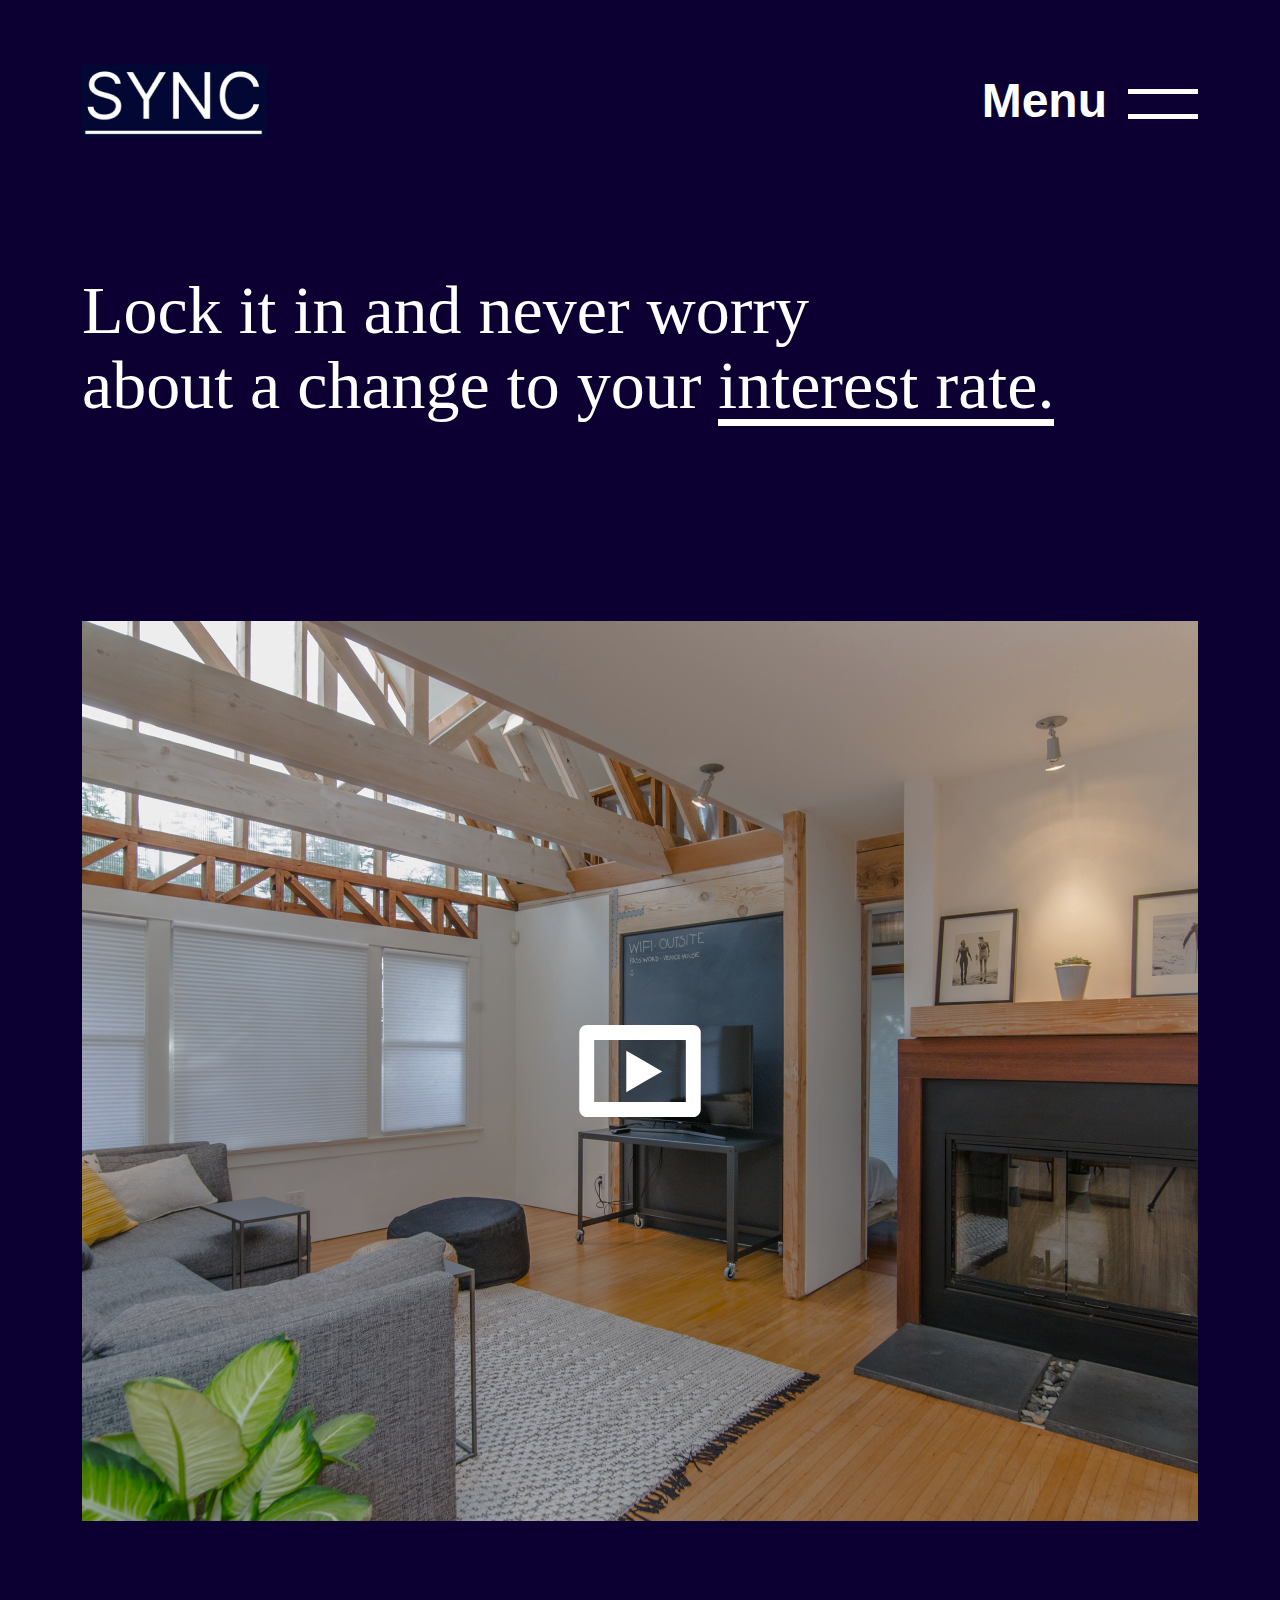
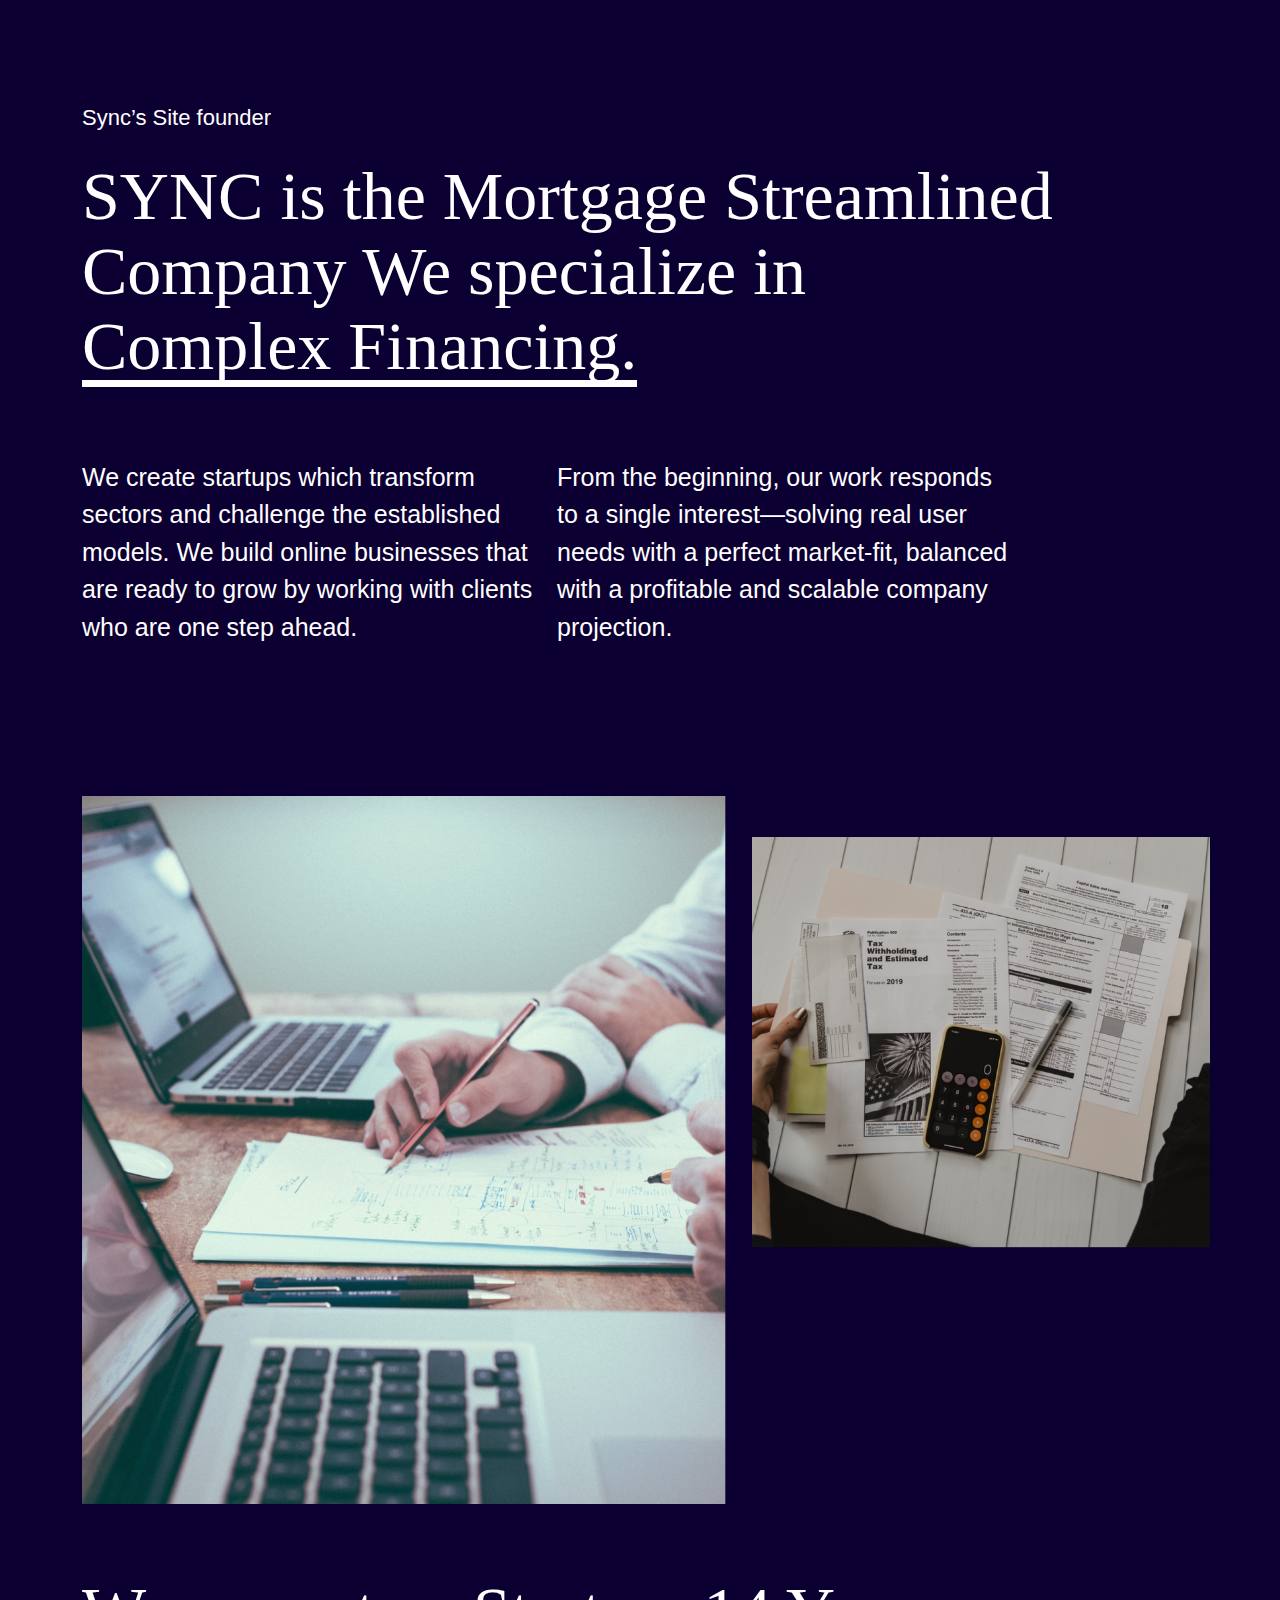
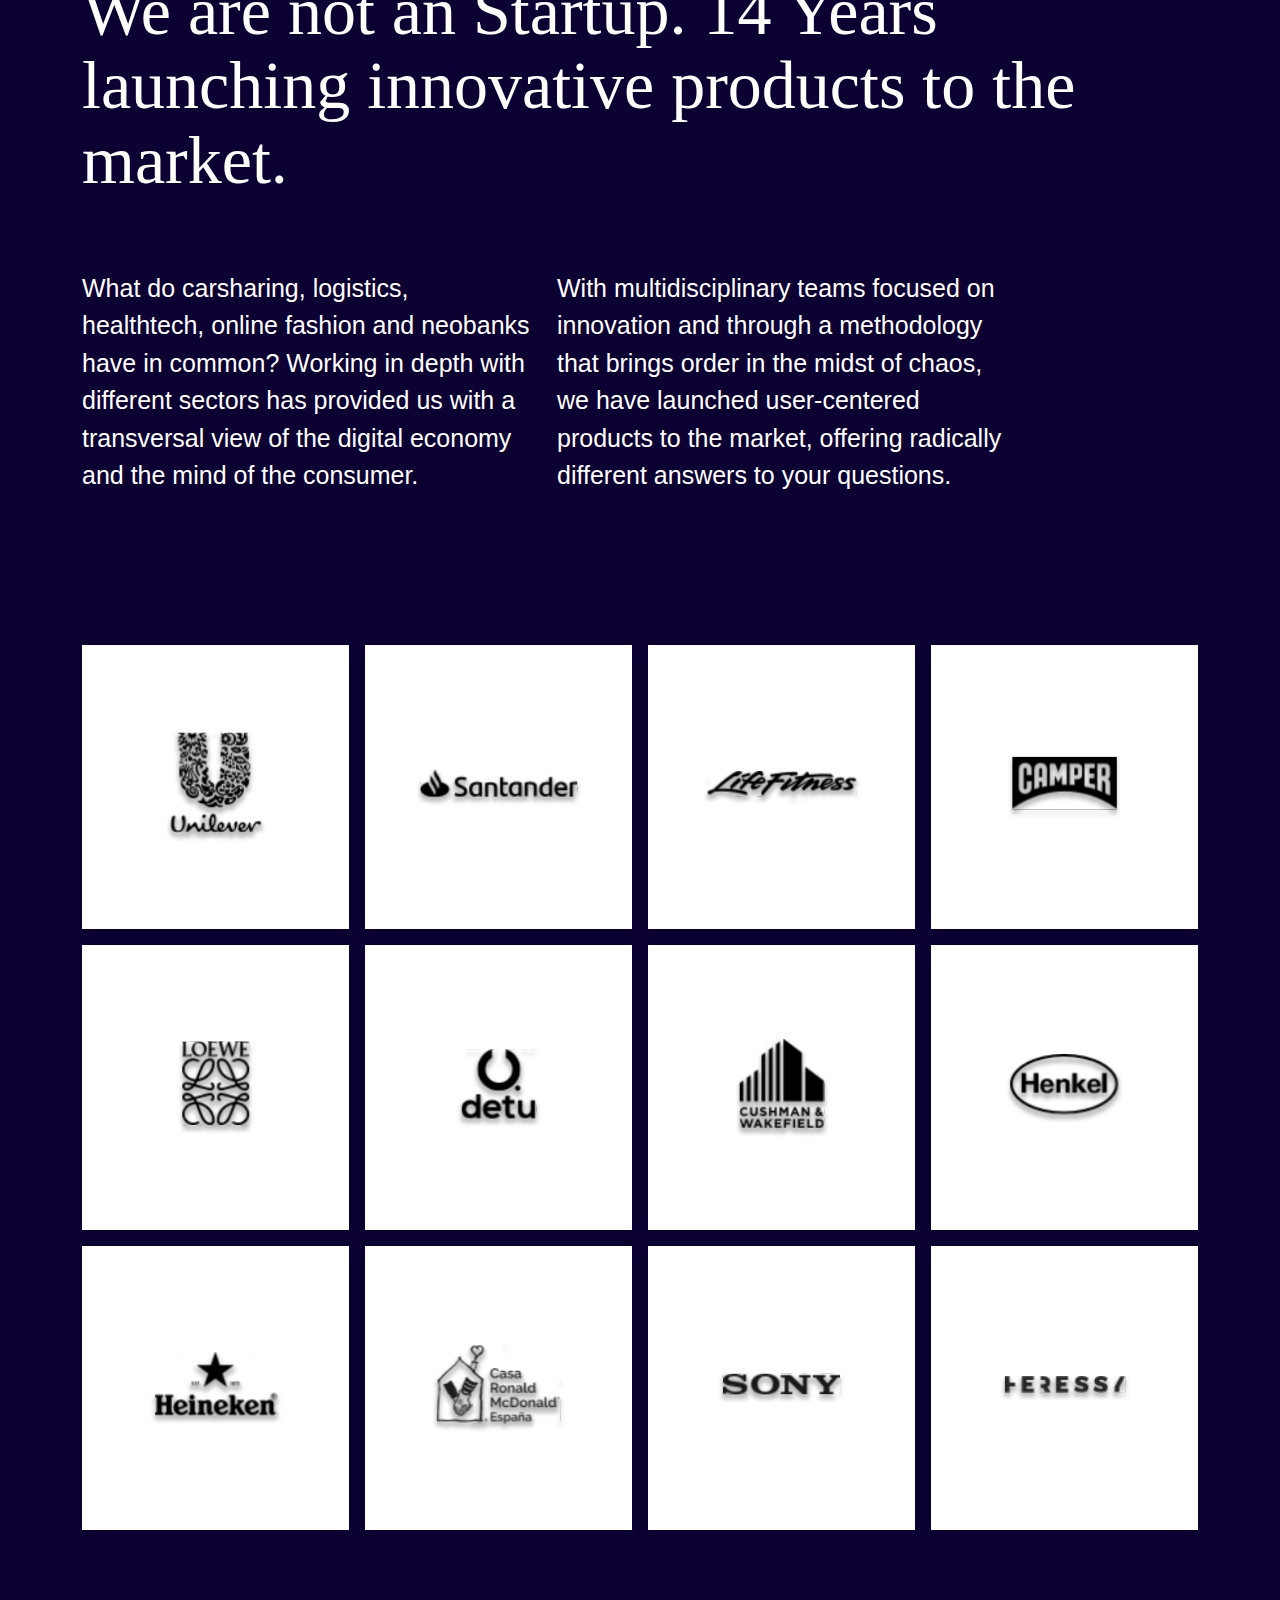
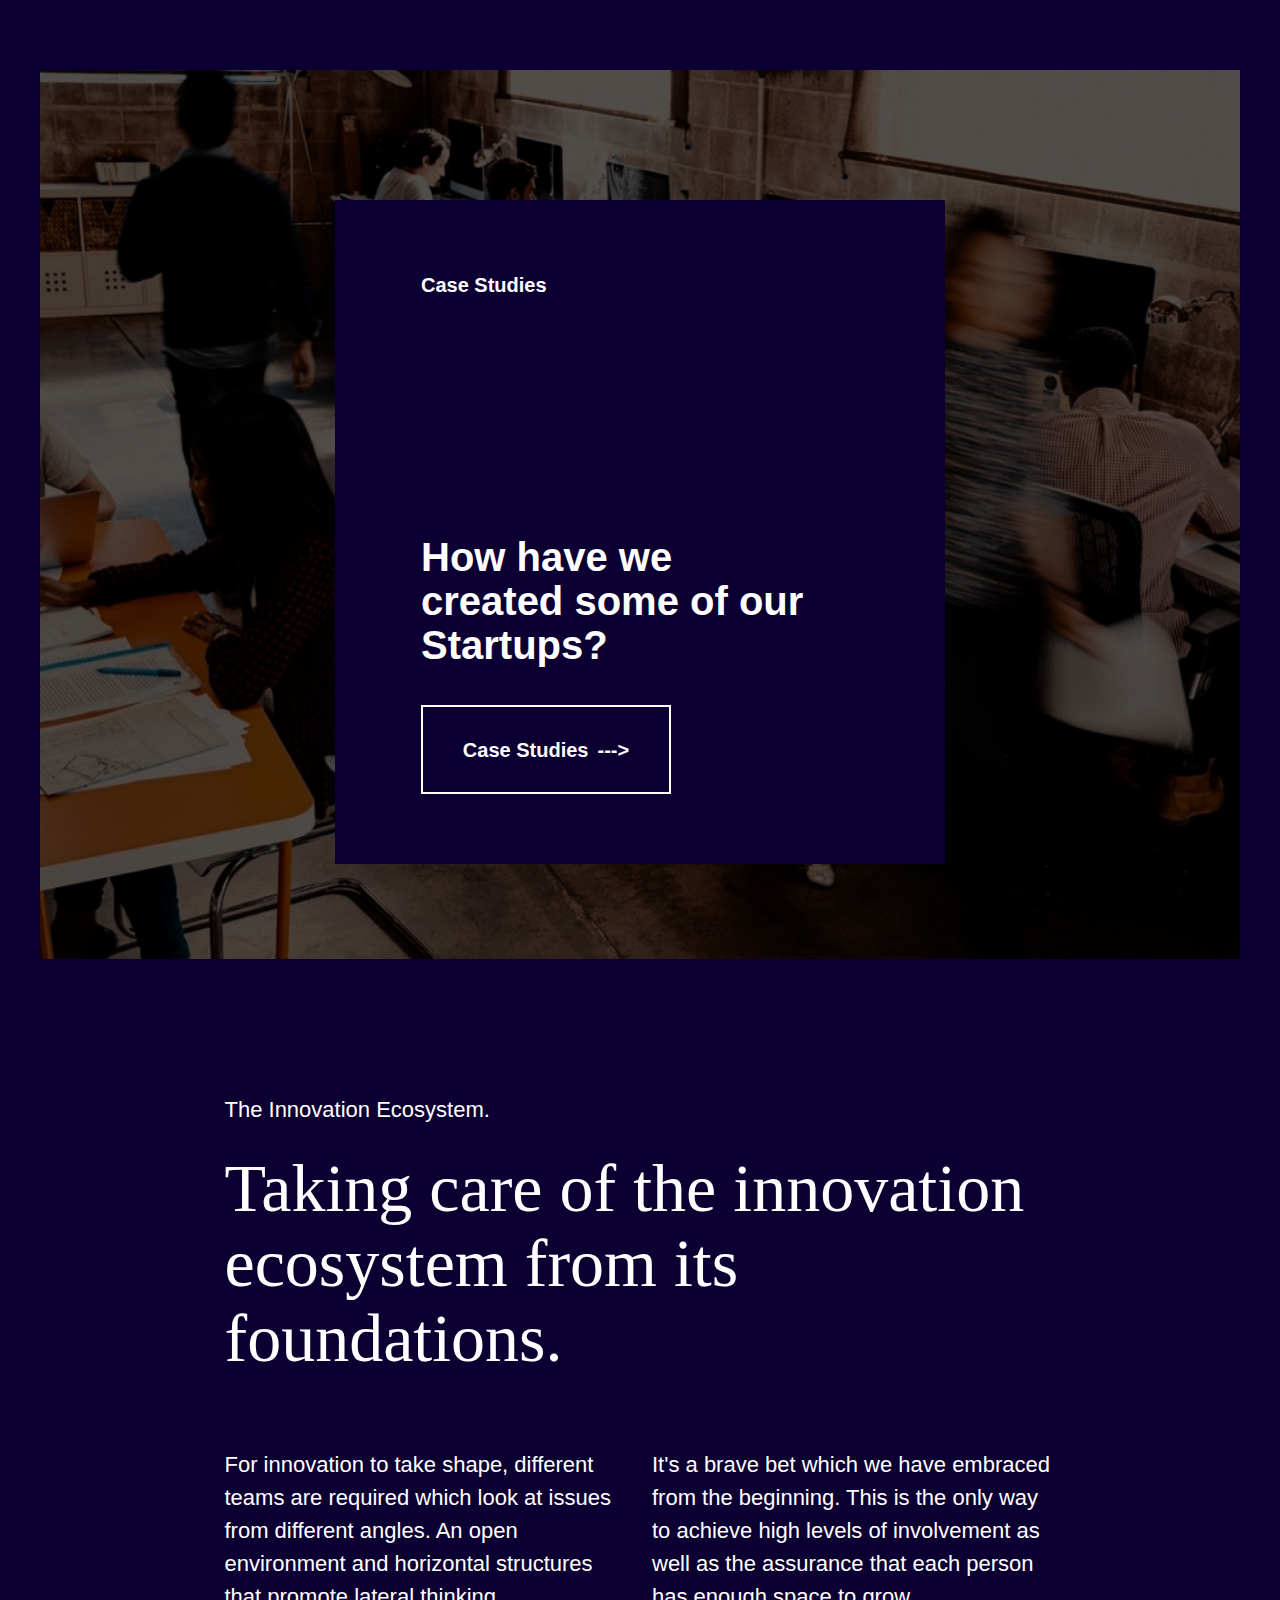
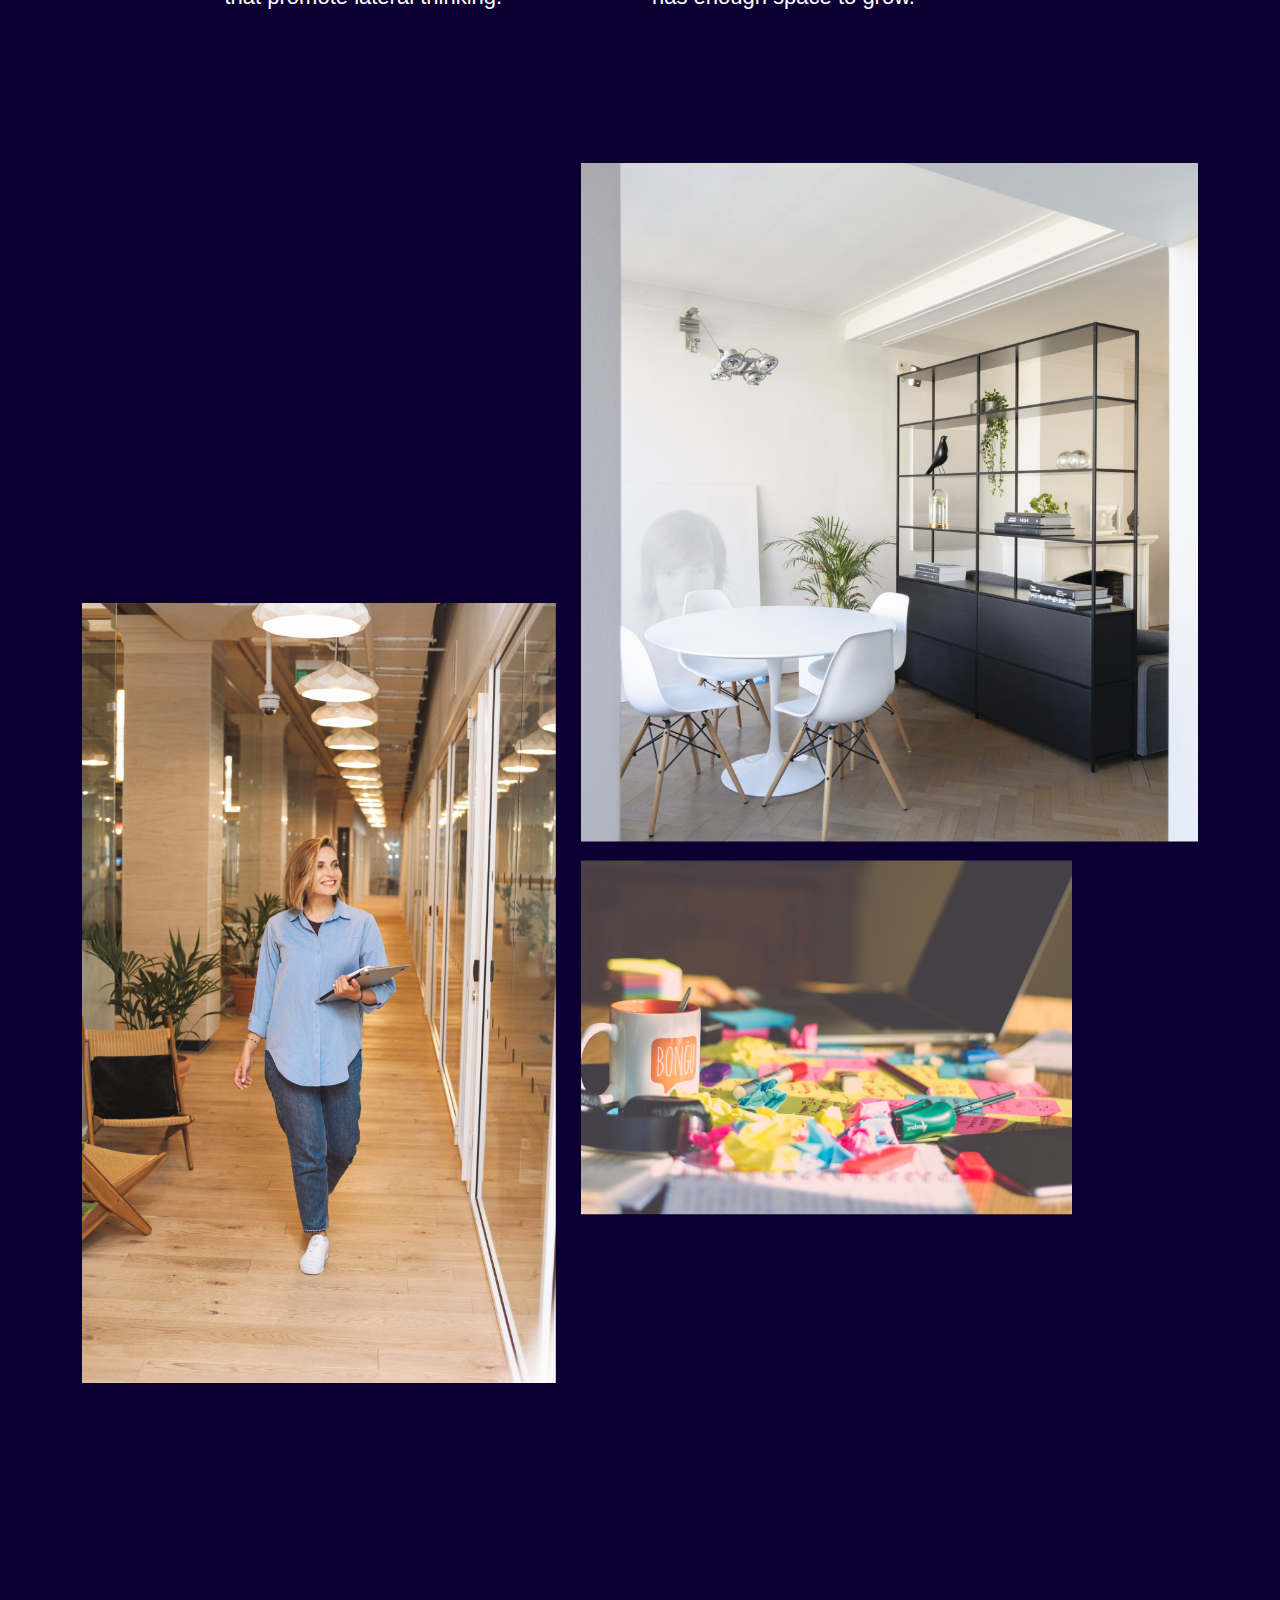
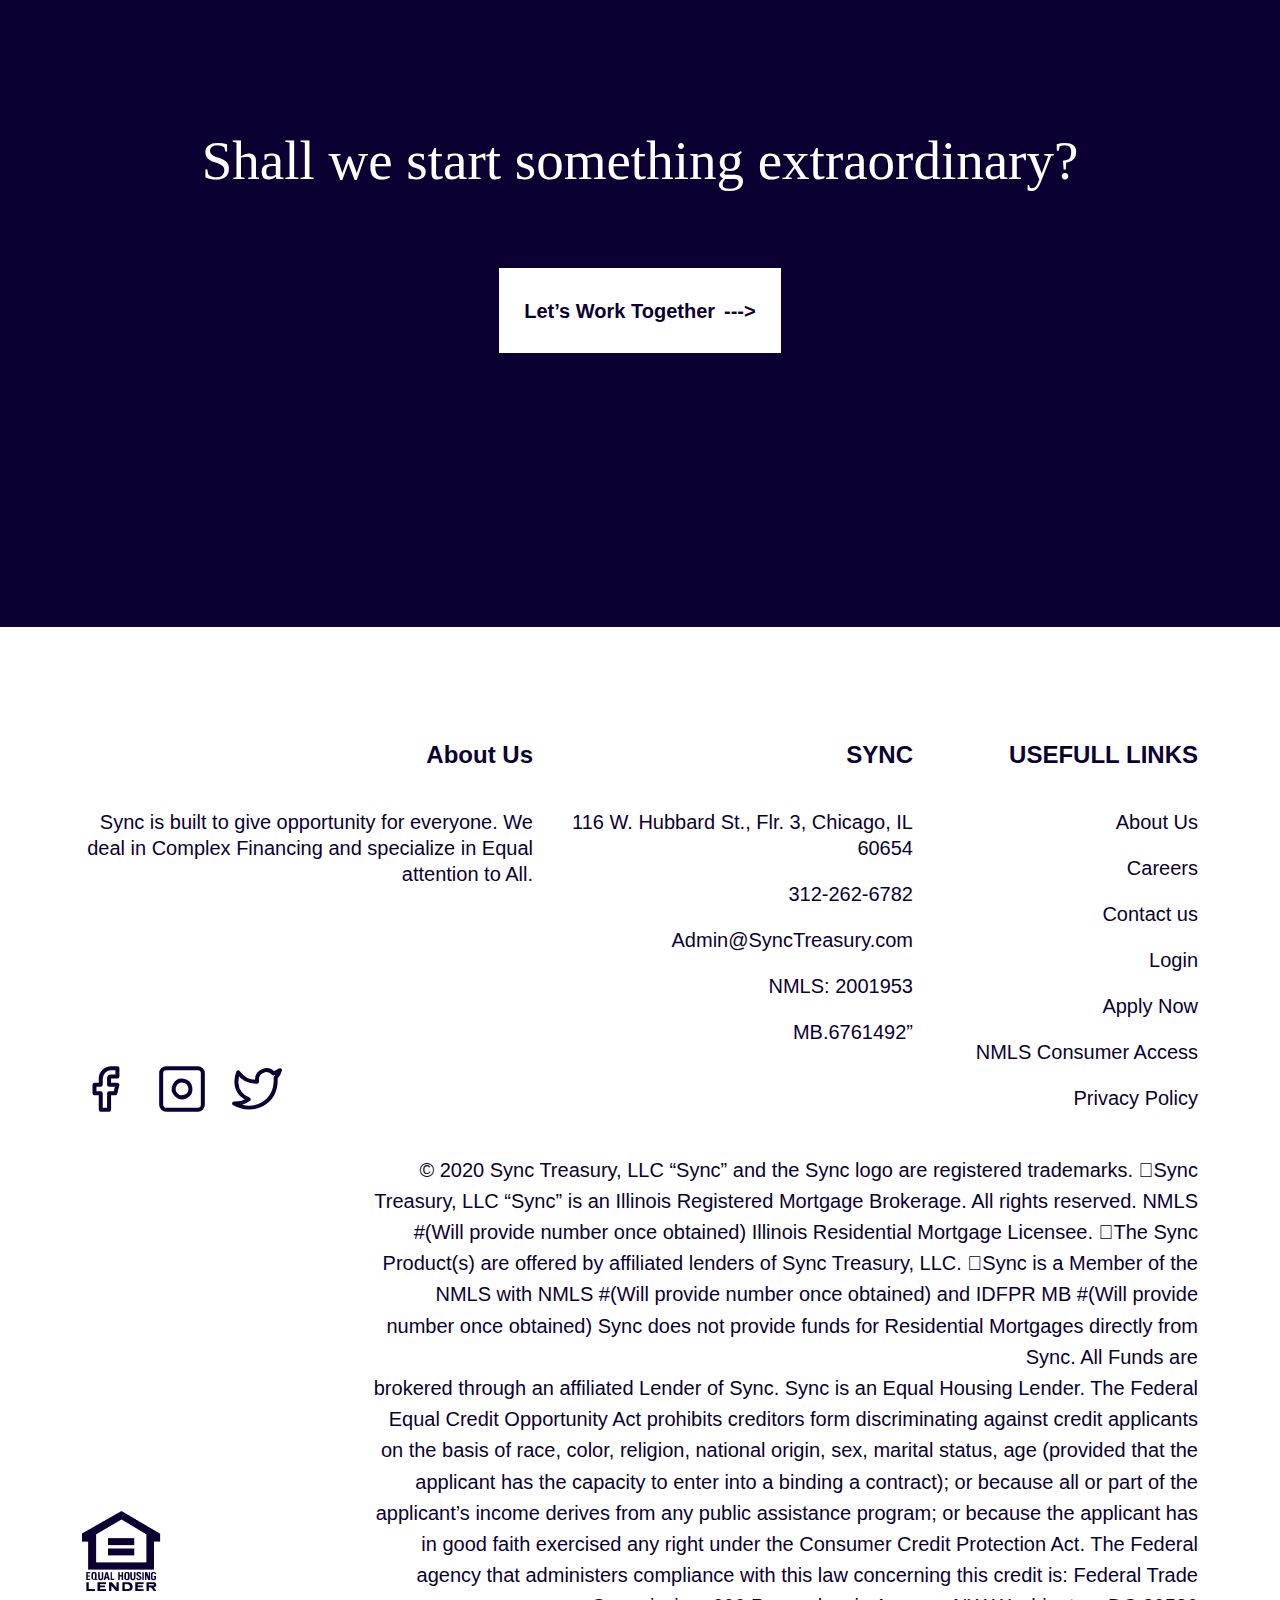
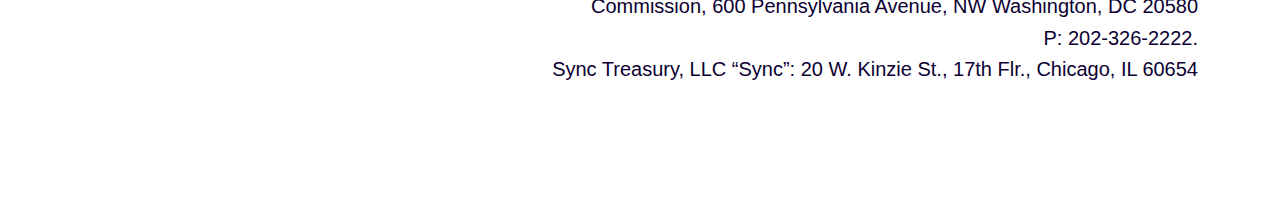
==== product-page.html @ f4631372 "Sync Site New Pages Added" ====
<!doctype html>
<html lang="en">

<head>
    <!-- Required meta tags -->
    <meta charset="utf-8">
    <meta name="viewport" content="width=device-width, initial-scale=1">

    <!-- Bootstrap CSS -->
    <link href="assets/css/bootstrap.min.css" rel="stylesheet">
    <link href="assets/css/all.min.css" rel="stylesheet">
    <link href="assets/css/fontawesome.css" rel="stylesheet">
    <link href="assets/css/owl.carousel.min.css" rel="stylesheet">
    <link href="assets/css/style.css" rel="stylesheet">
    <link href="assets/css/responsive.css" rel="stylesheet">

    <title>SYNC SITE</title>
</head>

<body class="theme--blue">


    <!--------- Offcanvas area start --------->
    <div class="offcanvas-area">
        <div class="menu-close">
            <i class="far fa-times"></i>
        </div>
        <div class="offcanvas-menu">
            <div class="main-menu">
                <ul class="d-block">
                    <li><a data-bs-toggle="collapse" href="#multiCollapseExample1" role="button" aria-expanded="false"
                            aria-controls="multiCollapseExample1" class="collapsed">Préstamos</a>
                        <div class="subb-menu collapse multi-collapse" class="collapse multi-collapse"
                            id="multiCollapseExample1">
                            <a href="">Personal</a>
                            <a href="">Auto</a>
                            <a href="">Hogar</a>
                        </div>
                    </li>
                    <li><a href=""> Tarjetas de Crédito
                        </a></li>
                    <li><a data-bs-toggle="collapse" href="#multiCollapseExample2" role="button" aria-expanded="false"
                            aria-controls="multiCollapseExample1" class="collapsed">Seguros</a>
                        <div class="subb-menu collapse " id="multiCollapseExample2">
                            <a href="">Médico
                                Hospitalario</a>
                            <a href="">Auto</a>
                            <a href="">Hogar</a>
                        </div>
                    </li>
                    <li><a href="">Empresas</a></li>
                    <li><a href=""> Cómo funciona?
                        </a></li>
                    <li><a href="">Ayuda</a></li>
                </ul>
                <div class="offcanvas-btn text-center">
                    <a href="" class="common-btn">Get Started</a>
                </div>
            </div>
        </div>
    </div>

    <div class="offcanvas-overlay"></div>
    <!--------- Offcanvas area end --------->

    <!--------- Header area start --------->
    <header class="header__area">
        <div class="container">
            <div class="logo__main">
                <a href=""><img src="assets/img/logos/logo-white.png" alt=""></a>
            </div>
            <div class="header__right">
                <div class="menu__open">
                    Menu
                    <div class="menu-hamburger">
                        <span></span>
                        <span></span>
                    </div>
                </div>
            </div>
        </div>
    </header>
    <!--------- Header area end --------->


    <!--------- Page Top area start --------->
    <section class="page__top__area text--black">
        <div class="container"> 
            <h2>Lock it in and never worry  <br>
                about a change to your <a href="" class="text--link">interest rate. </a></h2>
        </div>
    </section>
    <!--------- Page Top area end --------->


    <!--------- Video area start --------->
    <section class="video__area">
        <div class="container">
            <div class="video__wrapper">
                <div class="play__btn">
                    <a href=""><img src="assets/img/icons/play-btn.svg" alt=""></a>
                </div>
            </div>
        </div>
    </section>
    <!--------- Video area end --------->



    <!--------- Page Top area start --------->
    <section class="page__top__area">
        <div class="container">
            <p>Sync’s Site founder</p>
            <h2>SYNC is the Mortgage Streamlined Company
                We specialize in <a href="" class="text--link">Complex Financing.</a> </h2>
            <div class="row mt-5 pt-4">
                <div class="col-xl-5 col-lg-6">
                    <div class="text-md">
                        We create startups which transform sectors and challenge the established models. We build online
                        businesses that are ready to grow by working with clients who are one step ahead.
                    </div>
                </div>
                <div class="col-xl-5 col-lg-6">
                    <div class="text-md">
                        From the beginning, our work responds to a single interest—solving real user needs with a
                        perfect market-fit, balanced with a profitable and scalable company projection.
                    </div>
                </div>
            </div>
        </div>
    </section>
    <!--------- Page Top area end --------->


    <!--------- Startup thumb area start --------->
    <div class="startup__thumb__area">
        <div class="container container--full">
            <div class="startup__thumb">
                <img src="assets/img/thumbs/thumb-6.png" alt="">
            </div>
        </div>
    </div>
    <!--------- Startup thumb area end --------->



    <!--------- Page Top area start --------->
    <section class="page__top__area">
        <div class="container">
            <h2>We are not an Startup.
                14 Years launching innovative products to the market. </h2>
            <div class="row mt-5 pt-4">
                <div class="col-xl-5 col-lg-6">
                    <div class="text-md">
                        What do carsharing, logistics, healthtech, online fashion and neobanks have in common? Working
                        in depth with different sectors has provided us with a transversal view of the digital economy
                        and the mind of the consumer.
                    </div>
                </div>
                <div class="col-xl-5 col-lg-6">
                    <div class="text-md">
                        With multidisciplinary teams focused on innovation and through a methodology that brings order
                        in the midst of chaos, we have launched user-centered products to the market, offering radically
                        different answers to your questions.
                    </div>
                </div>
            </div>
        </div>
    </section>
    <!--------- Page Top area end --------->



    <!--------- Sponsor area start --------->
    <section class="sponsor__area">
        <div class="container">
            <div class="sponsor__items__wrapper">
                <div class="row g-3">
                    <div class="col-3">
                        <div class="single__sponsor__card">
                            <img src="assets/img/logos/s-1.svg" alt="">
                        </div>
                    </div>
                    <div class="col-3">
                        <div class="single__sponsor__card">
                            <img src="assets/img/logos/s-2.svg" alt="">
                        </div>
                    </div>
                    <div class="col-3">
                        <div class="single__sponsor__card">
                            <img src="assets/img/logos/s-3.svg" alt="">
                        </div>
                    </div>
                    <div class="col-3">
                        <div class="single__sponsor__card">
                            <img src="assets/img/logos/s-4.svg" alt="">
                        </div>
                    </div>
                    <div class="col-3">
                        <div class="single__sponsor__card">
                            <img src="assets/img/logos/s-5.svg" alt="">
                        </div>
                    </div>
                    <div class="col-3">
                        <div class="single__sponsor__card">
                            <img src="assets/img/logos/s-6.svg" alt="">
                        </div>
                    </div>
                    <div class="col-3">
                        <div class="single__sponsor__card">
                            <img src="assets/img/logos/s-7.svg" alt="">
                        </div>
                    </div>
                    <div class="col-3">
                        <div class="single__sponsor__card">
                            <img src="assets/img/logos/s-8.svg" alt="">
                        </div>
                    </div>
                    <div class="col-3">
                        <div class="single__sponsor__card">
                            <img src="assets/img/logos/s-9.svg" alt="">
                        </div>
                    </div>
                    <div class="col-3">
                        <div class="single__sponsor__card">
                            <img src="assets/img/logos/s-10.svg" alt="">
                        </div>
                    </div>
                    <div class="col-3">
                        <div class="single__sponsor__card">
                            <img src="assets/img/logos/s-11.svg" alt="">
                        </div>
                    </div>
                    <div class="col-3">
                        <div class="single__sponsor__card">
                            <img src="assets/img/logos/s-12.svg" alt="">
                        </div>
                    </div>
                </div>
            </div>
        </div>
    </section>
    <!--------- Sponsor area end --------->


    <!--------- StartUp case area start --------->
    <section class="founder__case__study pb-3">
        <div class="container-fluid">
            <div class="founder__case__study__wrapper"
                style="background-image: url(assets/img/background/startup-bg.png);">
                <div class="founder__case__study__card">
                    <div class="founder__card__tag">Case Studies</div>
                    <div class="founder__case__study__title">
                        How have we <br> created some of our <br> Startups?
                    </div>
                    <div class="founder__case__btn">
                        <a href="" class="common__btn">Case Studies <span> ---&gt;</span></a>
                    </div>
                </div>
            </div>
        </div>
    </section>
    <!--------- StartUp case area end --------->


    <!--------- Page Top area start --------->
    <section class="page__top__area pt-5">
        <div class="container">
            <div class="row justify-content-center">
                <div class="col-xl-9 col-lg-10">
                    <p>The Innovation Ecosystem.</p>
                    <h2>Taking care of the innovation ecosystem from its foundations. </h2>
                    <div class="row mt-5 pt-4">
                        <div class="col-xl-6 col-lg-6">
                            <div class="text">
                                For innovation to take shape, different teams are required which look at issues from
                                different
                                angles. An open environment and horizontal structures that promote lateral thinking.
                            </div>
                        </div>
                        <div class="col-xl-6 col-lg-6">
                            <div class="text">
                                It's a brave bet which we have embraced from the beginning. This is the only way to
                                achieve high
                                levels of involvement as well as the assurance that each person has enough space to
                                grow.
                            </div>
                        </div>
                    </div>
                </div>
            </div>
        </div>
    </section>
    <!--------- Page Top area end --------->

    <!--------- Thumb area start --------->
    <section class="thumb__area">
        <div class="container">
            <div class="thumb__item">
                <img src="assets/img/thumbs/thumb-7.png" alt="">
            </div>
        </div>
    </section>
    <!--------- Thumb area end --------->


  <!--------- Newsletter area start --------->
  <section class="newsletter__area bg-dark">
    <div class="container">
        <div class="newsletter__content pb-5 mb-4 pt-5">
            <h4>Shall we start something extraordinary?</h4>
            <div class="newsletter__btn d-inline-block ">
                <a href="" class="common__btn btn--white">Let’s Work Together <span> ---&gt;</span></a>
            </div>
        </div>
    </div>
</section>
<!--------- Newsletter area end --------->

    <!--------- Footer area start --------->
    <footer class="footer__area footer--light">
        <div class="container">
            <div class="row">
                <div class="col-lg-5 col-md-6">
                    <div class="footer__item">
                        <div class="footer__item__title">
                            About Us
                        </div>
                        <ul>
                            <li>Sync is built to give opportunity for everyone. We deal in Complex Financing and
                                specialize in Equal attention to All.</li>
                        </ul>
                        <div class="footer__social__wrapper">
                            <div class="logo__footer">
                                <a href=""><img src="assets/img/logos/logo-blue.png" alt=""></a>
                            </div>
                            <div class="footer__social">
                                <a href=""><img src="assets/img/icons/facebook-b.svg" alt=""></a>
                                <a href=""><img src="assets/img/icons/instagram-b.svg" alt=""></a>
                                <a href=""><img src="assets/img/icons/twitter-b.svg" alt=""></a>
                            </div>
                        </div>
                    </div>
                </div>
                <div class="col-lg-4 col-md-6">
                    <div class="footer__item">
                        <div class="footer__item__title">
                            SYNC
                        </div>
                        <ul>
                            <li>116 W. Hubbard St., Flr. 3, Chicago, IL 60654</li>
                            <li><a href="tel:3122626782">312-262-6782</a></li>
                            <li><a href="mailto:Admin@SyncTreasury.com">Admin@SyncTreasury.com</a></li>
                            <li>NMLS: 2001953</li>
                            <li>MB.6761492”</li>
                        </ul>
                    </div>
                </div>
                <div class="col-lg-3 col-md-6">
                    <div class="footer__item">
                        <div class="footer__item__title">
                            USEFULL LINKS
                        </div>
                        <ul>
                            <li><a href="">About Us</a></li>
                            <li><a href="">Careers</a></li>
                            <li><a href="">Contact us</a></li>
                            <li><a href="">Login</a></li>
                            <li><a href="">Apply Now</a></li>
                            <li><a href="">NMLS Consumer Access</a></li>
                            <li><a href="">Privacy Policy</a></li>
                        </ul>
                    </div>
                </div>
            </div>
            <div class="footer__bottom">
                <div class="row">
                    <div class="col-lg-3">
                        <div class="footer__logo__house">
                            <a href=""><img src="assets/img/logos/housing-b.png" alt=""></a>
                        </div>
                    </div>
                    <div class="col-lg-9">
                        <p>© 2020 Sync Treasury, LLC “Sync” and the Sync logo are registered trademarks. Sync Treasury,
                            LLC “Sync” is an Illinois Registered Mortgage Brokerage. All rights reserved. NMLS #(Will
                            provide number once obtained) Illinois Residential Mortgage Licensee. The Sync Product(s)
                            are offered by affiliated lenders of Sync Treasury, LLC. Sync is a Member of the NMLS with
                            NMLS #(Will provide number once obtained) and IDFPR MB #(Will provide number once obtained)
                            Sync does not provide funds for Residential Mortgages directly from Sync. All Funds are <br>
                            brokered through an affiliated Lender of Sync. Sync is an Equal Housing Lender. The Federal
                            Equal Credit Opportunity Act prohibits creditors form discriminating against credit
                            applicants on the basis of race, color, religion, national origin, sex, marital status, age
                            (provided that the applicant has the capacity to enter into a binding a contract); or
                            because all or part of the applicant’s income derives from any public assistance program; or
                            because the applicant has in good faith exercised any right under the Consumer Credit
                            Protection Act. The Federal agency that administers compliance with this law concerning this
                            credit is: Federal Trade Commission, 600 Pennsylvania Avenue, NW Washington, DC 20580 <br>
                            P:
                            202-326-2222. <br> Sync Treasury, LLC “Sync”: 20 W. Kinzie St., 17th Flr., Chicago, IL 60654
                        </p>
                    </div>
                </div>
            </div>
        </div>
    </footer>
    <!--------- Footer area end --------->






    <script src="assets/js/jquery.min.js"></script>
    <script src="assets/js/popper.js"></script>
    <script src="assets/js/bootstrap.min.js"></script>
    <script src="assets/js/owl.carousel.min.js"></script>
    <script src="assets/js/main.js"></script>


</body>

</html>
---- assets/css/style.css ----
/* Base CSS */

.alignleft {
    float: left;
    margin-right: 15px;
}

.alignright {
    float: right;
    margin-left: 15px;
}

.aligncenter {
    display: block;
    margin: 0 auto 15px;
}

a:focus {
    outline: 0 solid
}

img {
    max-width: 100%;
    height: auto;
}

h1, h2, h3, h4, h5, h6 {
    margin: 0 0 15px;
    font-family: 'Morjuis';
    line-height: 1.1;
    font-weight: 400;
}

body {
    color: #0C0032;
    font-weight: 500;
    font-family: 'Raleway', sans-serif;
    font-size: 22px;
}

@font-face {
    font-family: 'Morjuis';
    src: url('../fonts/Morjuis.woff2') format('woff2'),
        url('../fonts/Morjuis.woff') format('woff'),
        url('../fonts/Morjuis.ttf') format('truetype');
    font-weight: normal;
    font-style: normal;
    font-display: swap;
}



.selector-for-some-widget {
    box-sizing: content-box;
}

a:hover {
    text-decoration: none
}


/*---------------------- Header area start ----------------------*/

.menu-close {
    font-size: 22px;
    color: #3d424e;
    position: absolute;
    top: 18px;
    left: 19px;
    cursor: pointer;
    transition: .4s;
}

.menu-close:hover {
    color: #2AB66A;
}

.offcanvas-area {
    position: fixed;
    right: -100%;
    height: 100%;
    width: 300px;
    background: #F5FCFF;
    z-index: 6;
    padding-top: 35px;
    -webkit-transition: .4s;
    transition: .4s;
    visibility: hidden;
    top: 0;
}

.offcanvas-area {
    max-height: 100vh;
    overflow-y: scroll;
    scrollbar-width: none;
    -ms-overflow-style: none;
    padding-bottom: 50px;
}

.offcanvas-area::-webkit-scrollbar {
    display: none;
}

.offcanvas-area.active {
    right: 0;
    visibility: visible;
}

.offcanvas-area .main-menu ul li a {
    font-size: 18px;
    color: #3D424E;
    margin-left: 30px;
    margin-bottom: 18px;
    display: block;
}

.offcanvas-area .main-menu ul li a:hover, .offcanvas-area .main-menu ul li a[aria-expanded="true"] {
    color: #2AB66A;
}

.offcanvas-menu .main-menu ul {
    display: block;
    padding-top: 94px;
    padding-left: 0;
    margin-bottom: 65px;
}

.offcanvas-overlay {
    position: fixed;
    width: 100%;
    height: 100%;
    background-color: #000;
    opacity: 0;
    visibility: hidden;
    -webkit-transition: .4s;
    transition: .4s;
    z-index: 5;
}

.offcanvas-overlay.active {
    opacity: .4;
    visibility: visible;
}

.menu-open {
    font-size: 27px;
    color: #2AB66A;
    display: none;
    cursor: pointer;
    position: relative;
    top: 2px;
    margin-left: 20px;
    margin-right: 8px;
}

.offcanvas-menu .common-btn {
    font-size: 17px;
    padding: 9px 30px;
    border-radius: 12px;
}

.subb-menu {
    padding-left: 10px;
}

.offcanvas-area .main-menu .subb-menu a {
    font-size: 16px;
    margin: 0px;
    padding-left: 10px;
    margin-left: 26px;
    margin-bottom: 10px;
}

.offcanvas-area .main-menu .subb-menu a:last-child {
    margin-bottom: 20px;
}

.header__area {
    position: relative;
    padding: 65px 0;
}

.header__area .container {
    display: flex;
    justify-content: space-between;
    align-items: center;
}

.menu__open {
    font-size: 48px;
    font-weight: 600;
    line-height: 1.1;
    display: flex;
    cursor: pointer;
    transition: .3s;
    align-items: center;
}

.menu-hamburger span {
    display: block;
    width: 70px;
    height: 5px;
    color: #0C0032;
    background: #0C0032;
    margin-bottom: 20px;
    transition: .3s;
    line-height: 1.1;
    margin-left: 21px;
    margin-top: 5px;
}

.menu-hamburger span:last-child {
    margin-bottom: 0;
}

/*---------------------- Header area end ----------------------*/


/*---------------------- Dark Theme area start ----------------------*/
.theme--blue {
    background: #0C0032;
    color: #fff;
}

.theme--blue .text--black h2, .theme--blue .text--black p {
    color: #fff;
}

.theme--blue .menu-hamburger span {
    color: #FFF;
    background: #FFF;
}

/*---------------------- Dark Theme area end ----------------------*/


/*---------------------- Page Top area start ----------------------*/
.page__top__area {
    position: relative;
    margin-top: 70px;
    margin-bottom: 150px;
    min-height: 198px;
    display: block;
}

.page__top__area p {
    margin-bottom: 25px;
}

h1 {
    font-size: 90px;
    line-height: 1.1;
    margin-bottom: 20px;
}

.text--link {
    color: #0C0032;
    text-decoration: none;
    border-bottom: 7px solid;
    transition: .3s;
    display: inline-block;
    line-height: 1;
}

/*---------------------- Page Top area end ----------------------*/

/*---------------------- Content area start ----------------------*/
.content__area {
    position: relative;
    padding-top: 200px;
    padding-bottom: 180px;
}

.career__thumb__area .container-fluid {
    padding: 0 45px;
    margin-bottom: 170px;
}

.text--black h2, .text--black p {
    color: #000;
}

h2 {
    font-size: 68px;
    line-height: 1.1;
    margin-bottom: 20px;
}

h4 {
    font-size: 55px;
    font-weight: 400;
    line-height: 1.1;
    margin-bottom: 25px;
}

.text-md {
    font-size: 25px;
    font-weight: 500;
}

.content__btn {
    display: inline-block;
}

.content__btn .common__btn {
    min-width: 300px;
}

/*---------------------- Content area end ----------------------*/


/*---------------------- Service area start ----------------------*/
.service__card--tag {
    font-size: 20px;
    font-weight: 600;
    color: #131415;
    margin-bottom: 15px;
}

.service__card__title {
    font-size: 40px;
    color: #131415;
    font-weight: 600;
    line-height: 1.2;
    margin-bottom: 24px;
}

.service__card p {
    font-size: 18px;
    font-weight: 500;
    padding-right: 20px;
    margin-bottom: 41px;
}

.service__card--btn {
    display: inline-block;
}

.case__study__item .service__card__title {
    color: #fff;
    font-weight: 700;
}

.case__study__item .service__card--tag {
    color: #fff;
}

.common__btn.white--btn {
    background: #000;
}

.common__btn.white--btn:hover {
    background: #fff;
    border-color: #fff;
}

.case__study__area .container-fluid {
    padding: 0 40px;
}

/*---------------------- Service area end ----------------------*/


/*---------------------- Case Study area start ----------------------*/
.case__study__content__wrapper {
    max-width: 505px;
}

.case__study__item {
    min-height: 625px;
    width: 100%;
    position: relative;
    padding: 95px 100px;
    margin-bottom: 100px;
    background: url(../img/background/bg-1.png);
    background-repeat: no-repeat;
    background-position: center;
    background-size: cover;
    color: #fff;
}

/*---------------------- Case Study area end ----------------------*/


/*---------------------- Slider area start ----------------------*/
.slider__area .container {
    max-width: 1700px;
}

.slider__area .container {
    margin-left: 8.7%;
}

.single__slide__item {
    height: auto;
    position: relative;
    width: 100%;
}

.single__slide__item.no--after::after {
    display: none;
}

.single__slide__item img {
    width: 100%;
    height: 100%;
    object-fit: cover;
}

.slide__item__content {
    position: absolute;
    top: 0;
    left: 0;
    width: 100%;
    height: 100%;
    padding: 78px 84px;
    display: flex;
    flex-direction: column;
    justify-content: flex-end;
    align-items: flex-start;
    z-index: 2;
}

.single__slide__thumb {
    height: 100%;
    width: 100%;
    position: relative;
}

.single__slide__item::after {
    position: absolute;
    left: 0;
    top: 0;
    width: 100%;
    height: 100%;
    content: '';
    z-index: 1;
    background-color: #0C0032;
    opacity: .7;
}

.slide__item__content p {
    font-size: 50px;
    font-weight: 600;
    color: #fff;
    margin-bottom: 195px;
    line-height: 1.25;
}

.common__btn {
    min-width: 250px;
    height: 89px;
    background: #0C0032;
    border: 2px solid #FFFFFF;
    display: flex;
    justify-content: center;
    align-items: center;
    font-size: 20px;
    color: #fff;
    text-decoration: none;
    font-weight: 600;
    transition: .3s;
    padding: 12px 25px;
}

.common__btn.btn--white {
    border-color: #0C0032;
    background: #fff;
    color: #0C0032;
}

.common__btn.btn--white:hover {
    background-color: #0C0032;
    color: #fff;
    border-color: #fff;
}

.common__btn:hover {
    color: #0c0032;
    background: #fff;
    border-color: #0c0032;
}

.common__btn span {
    margin-left: 9px;
}

.text--padding {
    padding-top: 35px;
    padding-bottom: 35px;
}

.slide__content__tag {
    position: absolute;
    top: 50px;
    left: 80px;
}

.slide__content__tag span {
    font-size: 20px;
    color: #fff;
    font-weight: 600;
    display: inline-block;
}

.slide__item__content.extra--text p {
    margin-bottom: 110px;
}

.slider__area.slider--2 .container {
    margin-right: 8.7%;
    margin-left: auto;
}

/*---------------------- Slider area end ----------------------*/


/*---------------------- Founder Page area start ----------------------*/
.founder__case__study__wrapper {
    position: relative;
    display: flex;
    justify-content: center;
    padding-top: 130px;
    padding-bottom: 95px;
    background: url(../img/background/study-bg.png);
    background-repeat: no-repeat;
    background-position: center;
    background-size: cover;
}

.text-black {
    color: #000 !important;
}

.founder__case__study__card {
    width: 610px;
    min-height: 612px;
    background: #0C0032;
    padding: 70px 86px;
}

.founder__case__study .container-fluid {
    padding: 0 40px;
}

.founder__card__tag {
    font-size: 20px;
    color: #fff;
    font-weight: 600;
    margin-bottom: 40px;
}

.founder__case__study__title {
    font-size: 40px;
    color: #fff;
    font-weight: 600;
    line-height: 1.1;
    margin-bottom: 38px;
    padding-top: 195px;
}

.founder__case__btn {
    display: inline-block;
}

/*---------------------- Team area start ----------------------*/

.single__team__thumb {
    margin-bottom: 45px;
}

.single__team__item__content h2 {
    font-size: 80px;
    font-weight: 400;
    line-height: 1.1;
    color: #131415;
}

.single__team__item__content p {
    font-size: 50px;
    color: #131415;
    font-weight: 600;
    margin: 0;
    line-height: 1.3;
}

.team__area {
    padding-bottom: 165px;
    padding-top: 100px;
}

.team__items__wrapper {
    padding-top: 25px;
}

.team__items__wrapper .owl-stage {
    padding-left: 0 !important;
}

.single__team__thumb {
    min-height: 900px;
}

.single__team__thumb img {
    width: 100%;
    height: 100%;
    object-fit: cover;
}

.single__team__item.team--item--odd {
    padding-top: 80px;
}

/*---------------------- Team area end ----------------------*/

/*---------------------- How area start ----------------------*/
.text-lg {
    font-size: 50px;
    color: #000;
    line-height: 1.24;
    font-weight: 600;
    margin-bottom: 30px;
}

.how__area__content span {
    display: block;
    font-size: 20px;
    font-weight: 500;
    line-height: 1.3;
    font-weight: 500;
    margin-bottom: 30px;
}

.how__area__thumb__item {
    min-height: 1000px;
    display: flex;
    align-items: flex-end;
    padding: 90px 82px;
}

.how__area__thumb__content {
    max-width: 650px;
}

.how__area__thumb__content p {
    font-size: 40px;
    color: #fff;
    font-weight: 700;
    line-height: 1.3;
    margin: 0;
}

.how__area__top {
    padding-bottom: 30px;
}

.how__area__thumbs .owl-stage {
    padding-left: 0 !important;
}

.how__area__thumb__item.slide--2 {
    margin-top: 70px;
}

.container.container--full {
    padding-right: 0;
}

/*---------------------- How area end ----------------------*/


/*---------------------- Founder Page area end ----------------------*/


/*---------------------- Rates Page area start ----------------------*/
.rate__top__area {
    background: url(../img/background/rate-bg.png);
    background-repeat: no-repeat;
    background-position: center;
    background-size: cover;
    padding: 90px 0;
}

.rate__top__area h2 {
    font-family: 'Raleway', sans-serif;
    font-weight: 600;
    margin-bottom: 0;
}

.rate__area {
    position: relative;
    padding-top: 35px;
    padding-bottom: 140px;
}

.rate__area .container {
    max-width: 1405px;
}

.rate__navigation {
    display: flex;
    align-items: center;
    justify-content: center;
    padding-bottom: 65px;
}

.rate__navigation a {
    margin: 0 12px;
    width: 370px;
    height: 120px;
}

.common__btn.btn--white.active {
    border-color: #fff;
}

.alert__box {
    padding: 60px 50px;
    background: #fff;
    color: #0C0032;
}

.alert__box p {
    font-size: 25px;
    margin: 0;
    line-height: 1.32;
    font-weight: 600;
}

.alert__box p b {
    font-weight: 600;
    font-size: 30px;
    line-height: 1;
}

.rate__table__area {
    padding-top: 100px;
    padding-bottom: 90px;
}

.rate__table__area .table thead th {
    font-size: 25px;
    font-weight: 700;
    color: #fff;
    padding: 25px 0;
    border-top: 1px solid #fff;
}

.rate__table__area .table tbody td {
    padding: 25px 0;
    vertical-align: middle;
    font-size: 25px;
    color: #fff;
    line-height: 1.1;
    text-transform: uppercase;
}

.rate__data__wrapper {
    display: flex;
    align-items: center;
}

.rate__data__wrapper .progress {
    position: relative;
    margin-left: 34px;
}

.rate__data__wrapper p {
    margin: 0;
}

/*---------------------- Rates Page area end ----------------------*/


/*---------------------- FAQ area start ----------------------*/
.faq__items__wrapper {
    padding-top: 100px;
}

.faq__items__wrapper {
    padding-top: 100px;
}

.single__faq__card {
    min-height: 390px;
    background: #FFFFFF;
    text-align: center;
    width: 98%;
    margin: 0 auto;
    padding: 85px 45px;
}

.single__faq__card h4 {
    font-size: 30px;
    font-weight: 400;
    line-height: 1.19;
    margin-bottom: 32px;
    color: #0c0032;
}

.single__faq__card a {
    width: 248px;
    margin: 0 auto;
}

/*---------------------- FAQ area end ----------------------*/


/*---------------------- About Page area start ----------------------*/

/*---------------------- Video area start ----------------------*/
.video__wrapper {
    height: 900px;
    position: relative;
    background-color: #151515;
    background-image: url(../img/background/video-bg.png);
    background-repeat: no-repeat;
    background-position: center;
    background-size: cover;
    margin-bottom: 180px;
}

.play__btn {
    position: absolute;
    top: 50%;
    left: 50%;
    transform: translate(-50%, -50%);
    z-index: 2;
}

.theme--blue .text--link {
    color: #fff;
}

/*---------------------- Video area end ----------------------*/

/*---------------------- Sponsor area start ----------------------*/
.sponsor__items__wrapper {
    max-width: 1200px;
    margin: 0 auto;
    padding-bottom: 140px;
}

.single__sponsor__card {
    height: 284.51px;
    background: #FFFFFF;
    box-shadow: 0px 4px 20px rgba(0, 0, 0, 0.05);
    display: flex;
    align-items: center;
    justify-content: center;
    padding: 20px;
}

/*---------------------- Sponsor area end ----------------------*/




/*---------------------- About Page area end ----------------------*/


/*---------------------- Newsletter area start ----------------------*/

.newsletter__area {
    position: relative;
    background: #fff;
    padding-bottom: 200px;
    text-align: center;
    padding-top: 300px;
}

.newsletter__btn {
    padding-top: 50px;
}

.next__step__area {
    display: flex;
    align-items: center;
    justify-content: space-evenly;
    margin-bottom: 150px;
}

.next__step__area a {
    position: relative;
    top: -9px;
    margin-left: 20px;
}

/*---------------------- Newsletter area end ----------------------*/


/*---------------------- Contact area start ----------------------*/
.contact__area {
    position: relative;
    padding-bottom: 105px;
    padding-top: 30px;
    z-index: 1;
}

.contact__area::after {
    position: absolute;
    left: 0;
    bottom: 0;
    width: 100%;
    height: 1070px;
    content: '';
    background: url(../img/background/contact-bg.png);
    background-repeat: no-repeat;
    background-position: center;
    background-size: cover;
    z-index: -1;
}

.contact__detail__box {
    position: relative;
    padding: 60px 70px;
    background: url(../img/thumbs/c-1.png);
    background-repeat: no-repeat;
    background-position: center;
    background-size: cover;
    min-height: 700px;
    display: flex;
    align-items: flex-start;
    text-align: left;
    flex-direction: column;
    justify-content: flex-end;
}

.contact__detail__title {
    font-size: 28px;
    font-weight: 600;
    line-height: 1.1;
    margin-bottom: 15px;
}

.contact__detail__box p {
    font-size: 24px;
    margin: 0;
    font-weight: 500;
    line-height: 1.3;
}

.contact__form__area {
    padding-top: 225px;
    max-width: 1300px;
    margin: 0 auto;
}

.single__input__item {
    margin-bottom: 100px;
    padding-right: 22px;
}

.single__input__item input {
    width: 100%;
    background: transparent;
    border: 0;
    outline: none;
    border-bottom: 4px solid #FFFFFF;
    font-size: 30px;
    color: #fff;
    text-transform: uppercase;
    font-weight: 600;
    padding-bottom: 30px;
    padding-left: 0;
}

.contact__btn {
    display: flex;
    justify-content: center;
}

::-webkit-input-placeholder {
    opacity: 1;
}

::-moz-placeholder {
    opacity: 1;
}

:-ms-input-placeholder {
    opacity: 1;
}

::-ms-input-placeholder {
    opacity: 1;
}

::placeholder {
    opacity: 1;
}

.contact__action__btns {
    display: flex;
    justify-content: flex-end;
    padding-right: 20px;
}

.contact__action__btns a {
    font-size: 21px;
    color: #000;
    text-decoration: none;
    font-weight: 600;
    background: #fff;
    display: inline-block;
    padding: 28px 35px;
}

.contact__action__btns a span {
    flex: 0 0 auto;
    margin-right: 19px;
}

/*---------------------- Contact area end ----------------------*/


/*---------------------- Footer area start ----------------------*/

.footer__area {
    background: #0C0032;
    position: relative;
    text-align: right;
    padding-top: 115px;
    padding-bottom: 100px;
    color: #fff;
}

.footer__item__title {
    font-size: 24px;
    font-weight: 700;
    line-height: 1.1;
    margin-bottom: 40px;
}

.footer__item ul {
    margin: 0;
    padding: 0;
    list-style: none;
}

.footer__item ul li {
    font-size: 20px;
    margin-bottom: 20px;
    line-height: 1.3;
    font-weight: 500;
}

.footer__item ul li a {
    display: block;
    text-decoration: none;
    color: #fff;
}

.footer__social__wrapper {
    text-align: left;
    padding-top: 90px;
}

.footer__social {
    display: flex;
    align-items: center;
    padding-top: 34px;
}

.footer__social a {
    margin-right: 25px;
}

.logo__footer {
    padding-left: 13px;
}

.footer__bottom {
    padding-top: 24px;
}

.footer__bottom p {
    font-size: 20px;
    line-height: 1.56;
}

.footer__logo__house {
    text-align: left;
    padding-bottom: 110px;
}

.footer__bottom .row {
    align-items: flex-end;
}

.footer__area.footer--light {
    background: #fff;
    color: #0C0032;
}

.footer--light .footer__item ul li a {
    color: #0c0032;
}

/*---------------------- Footer area end ----------------------*/
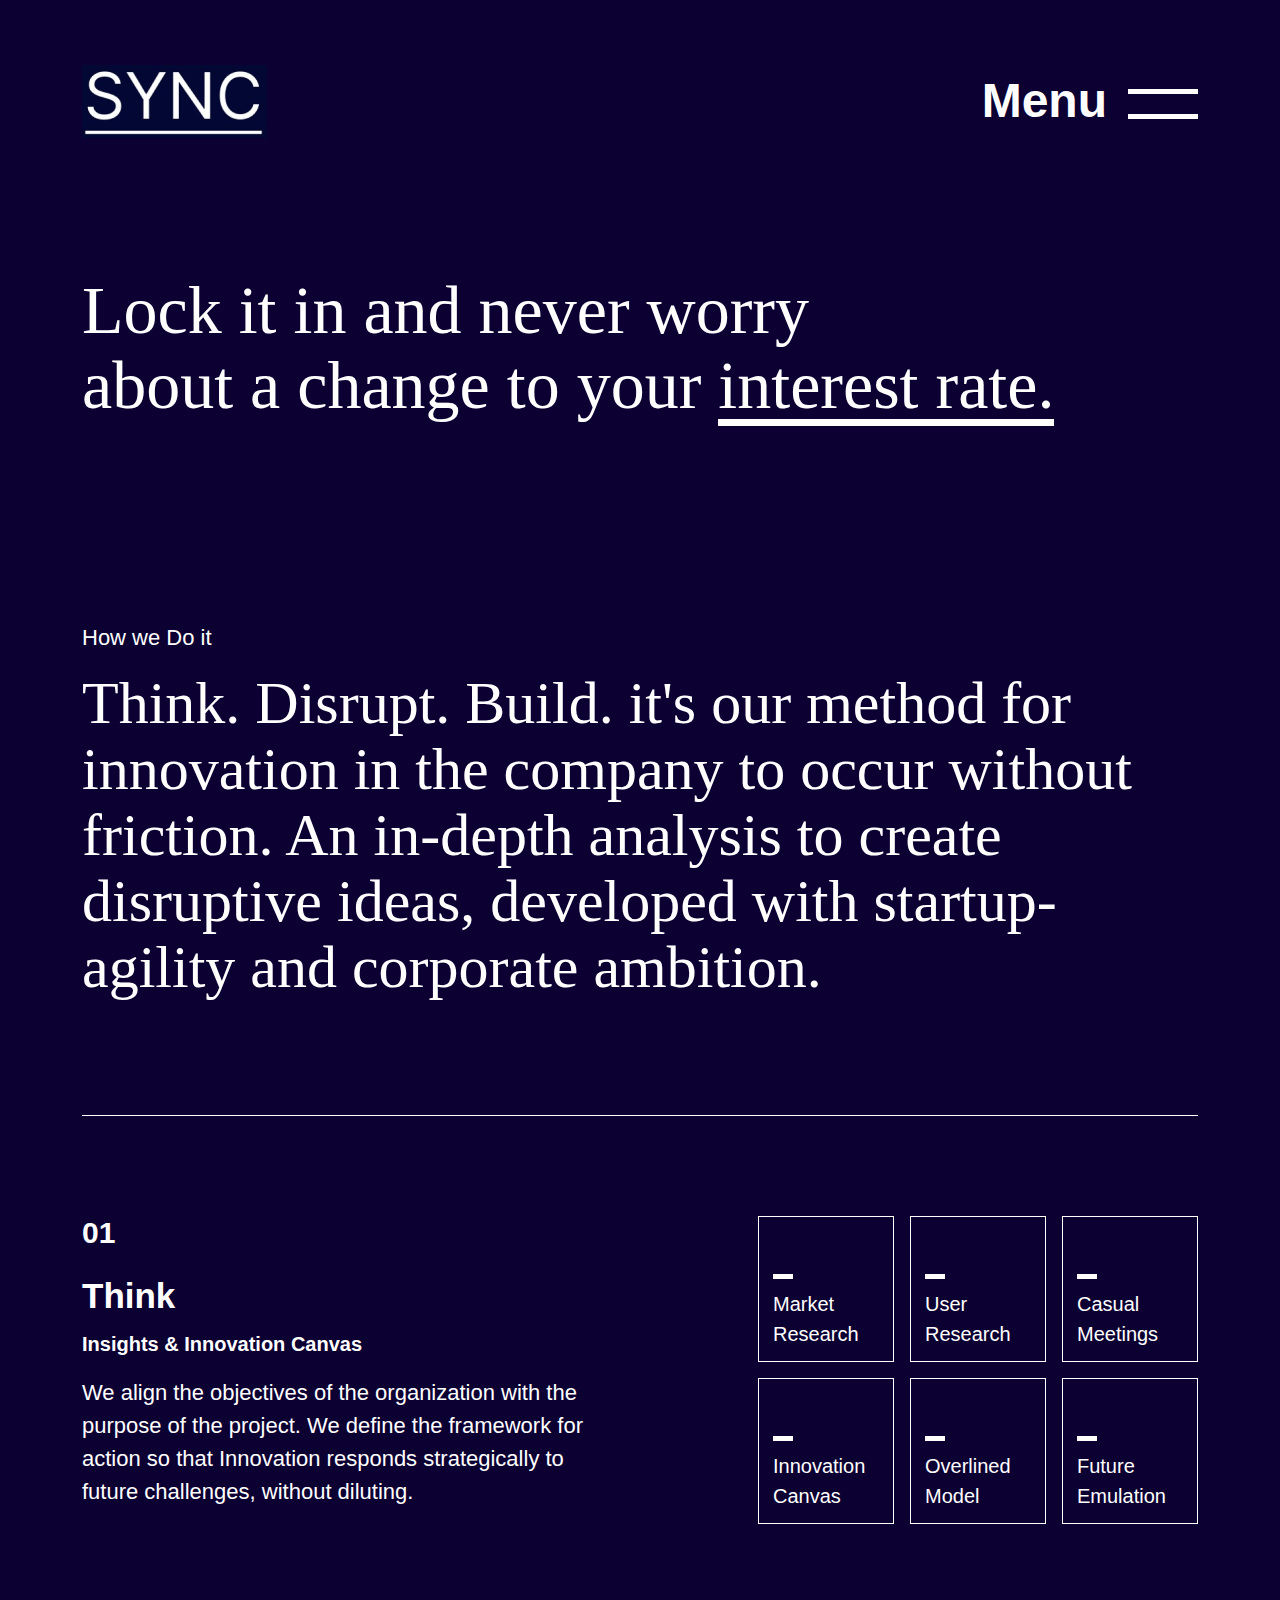
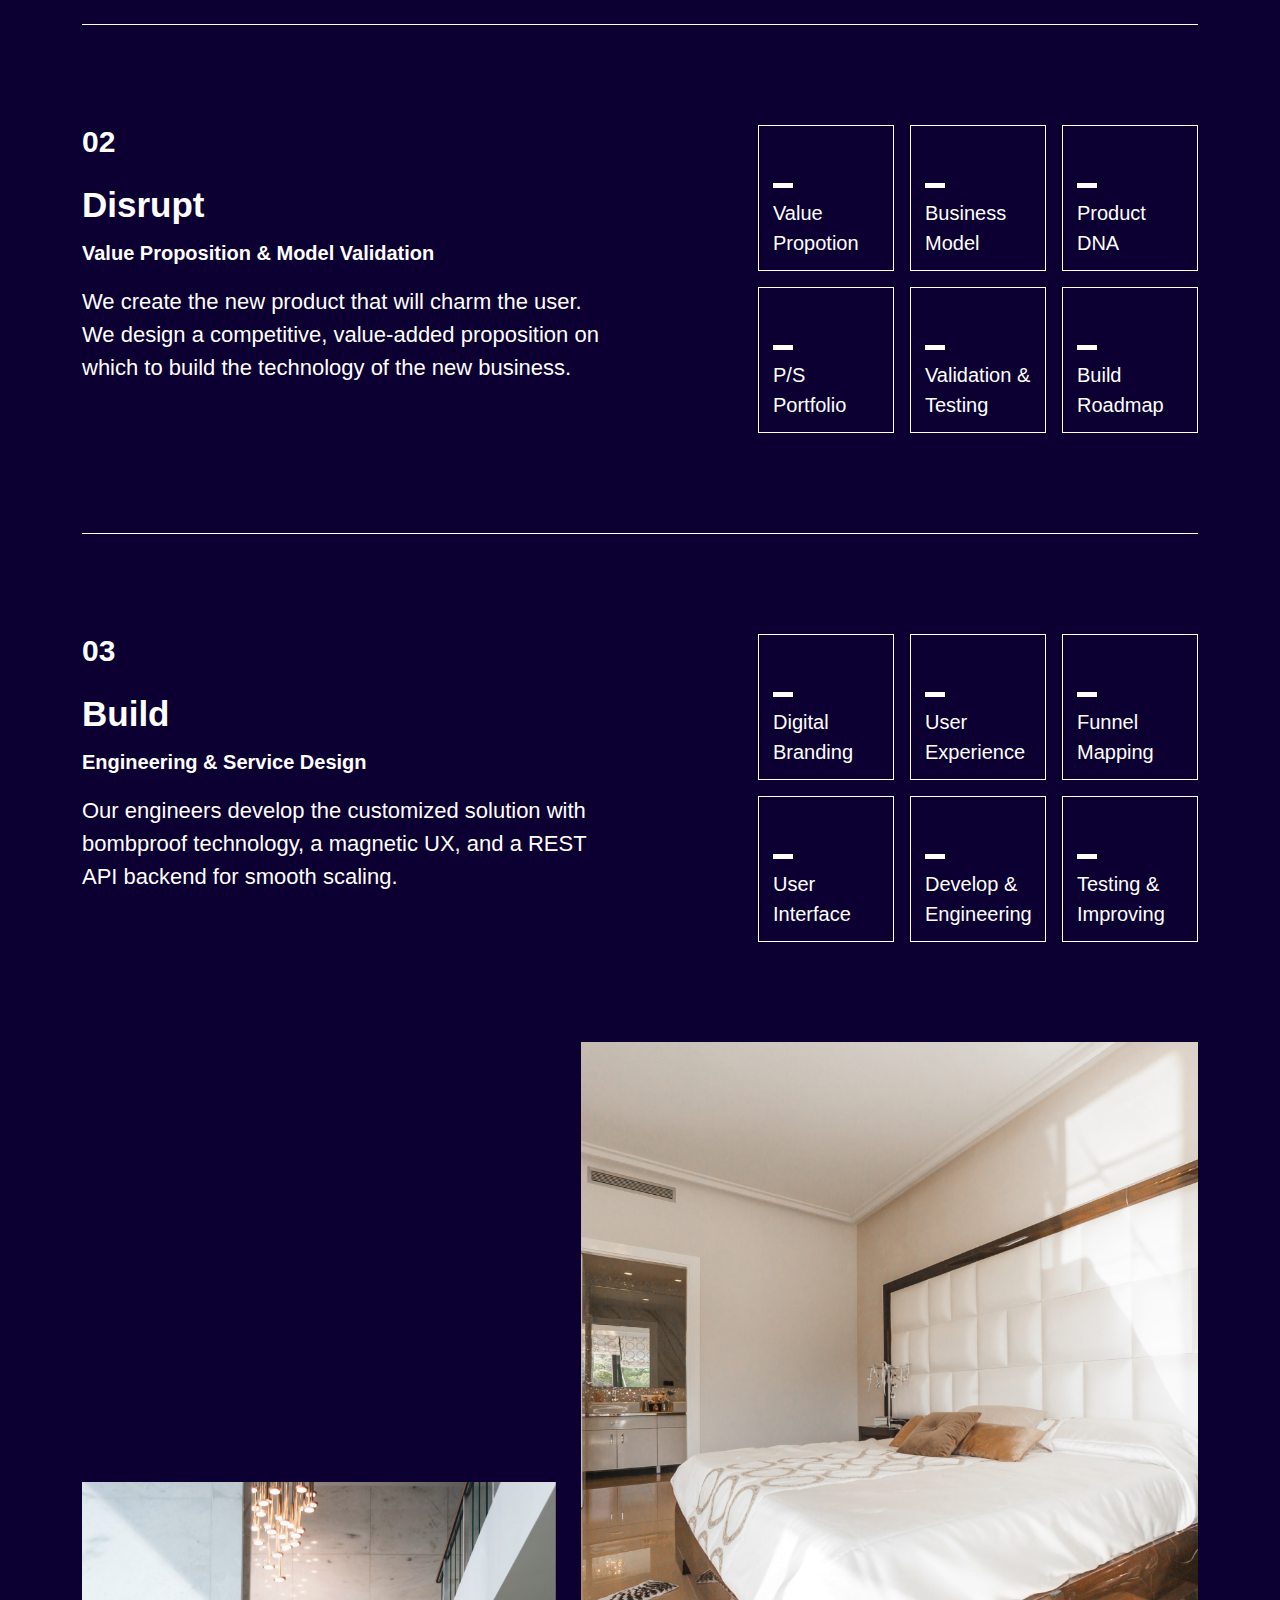
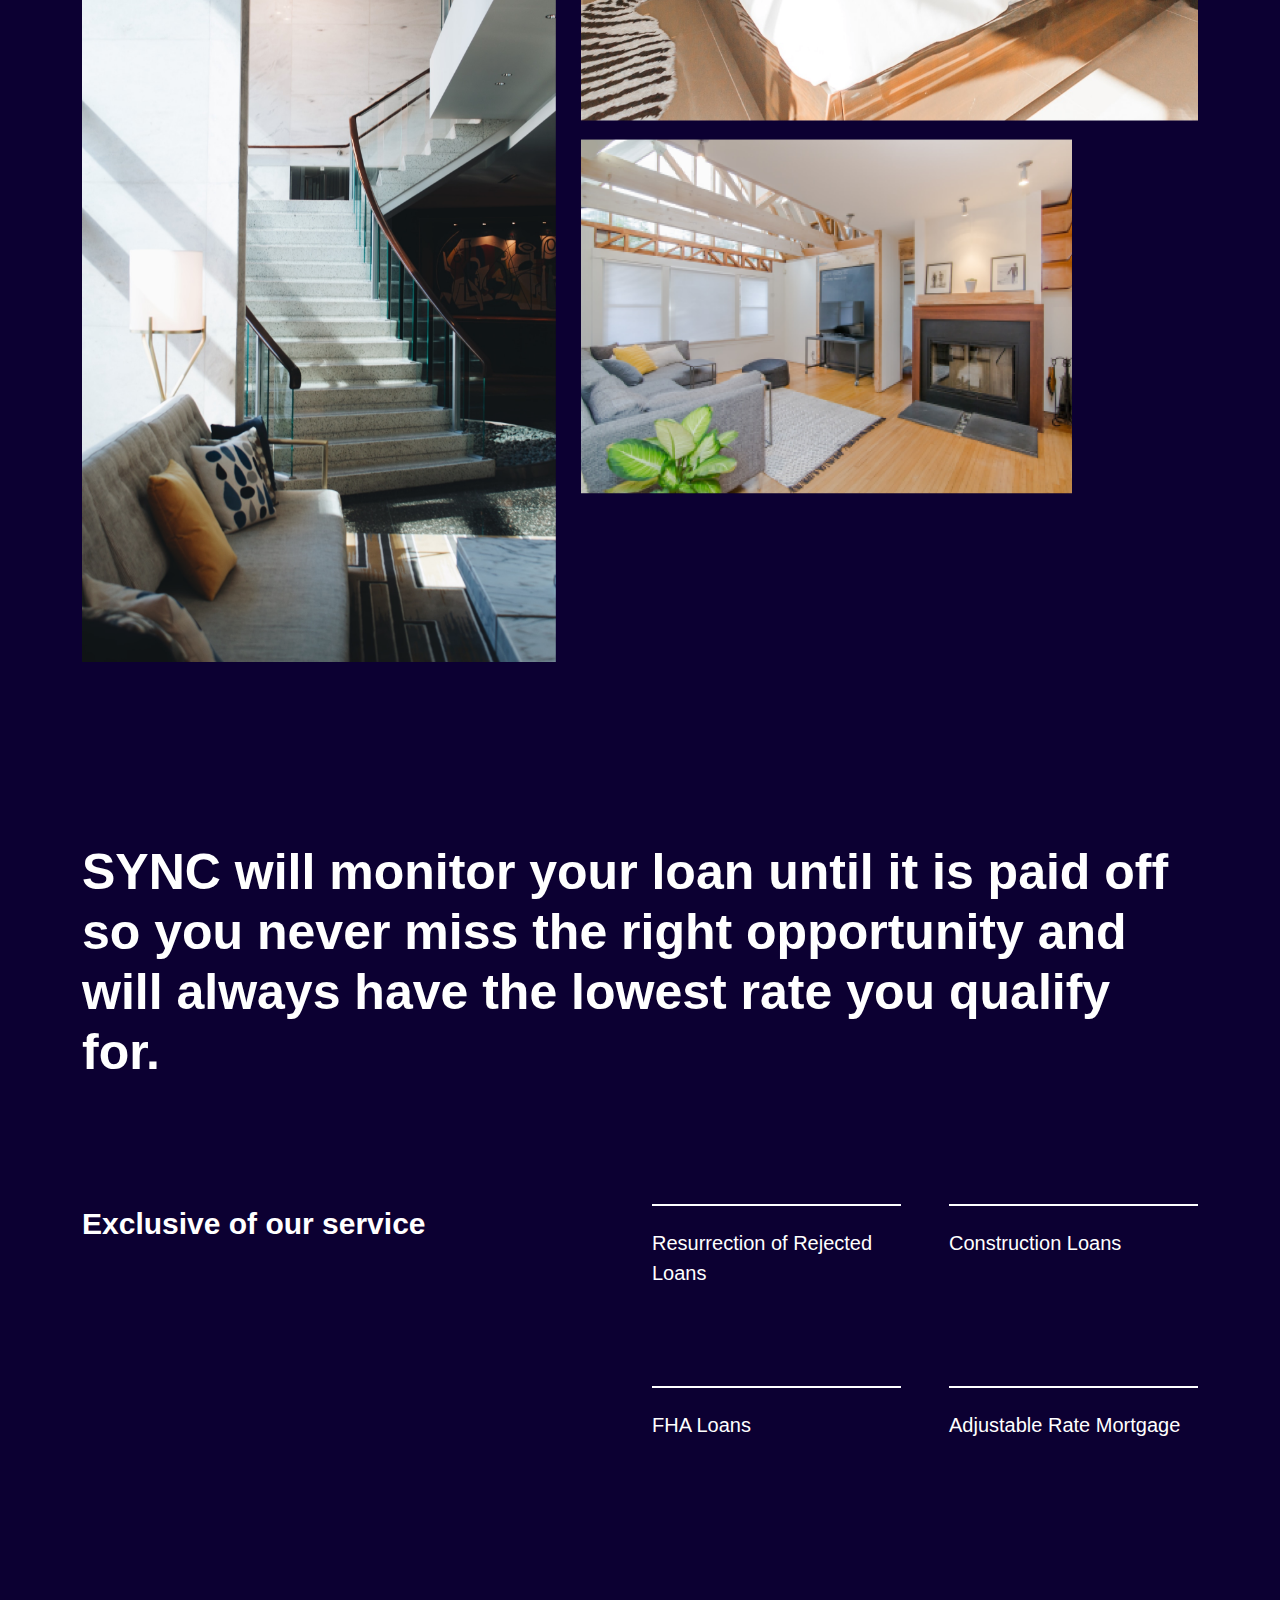
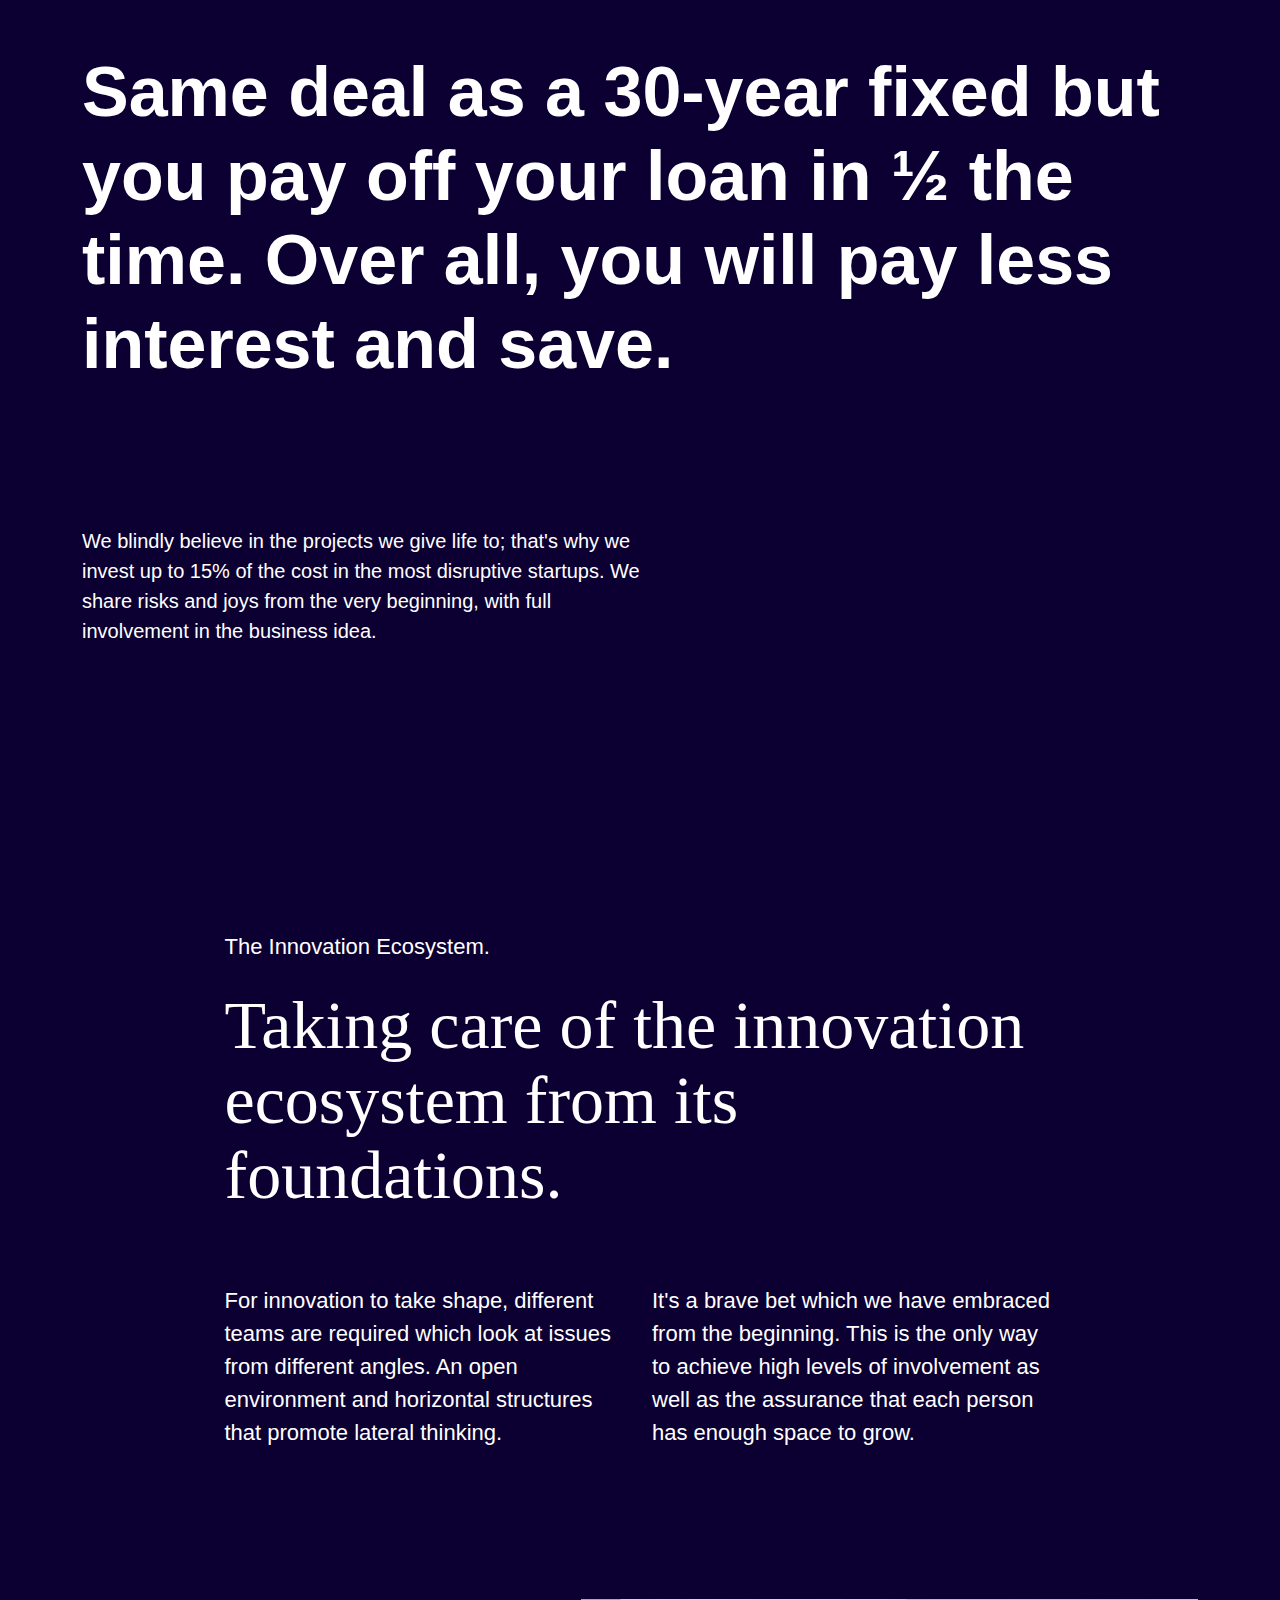
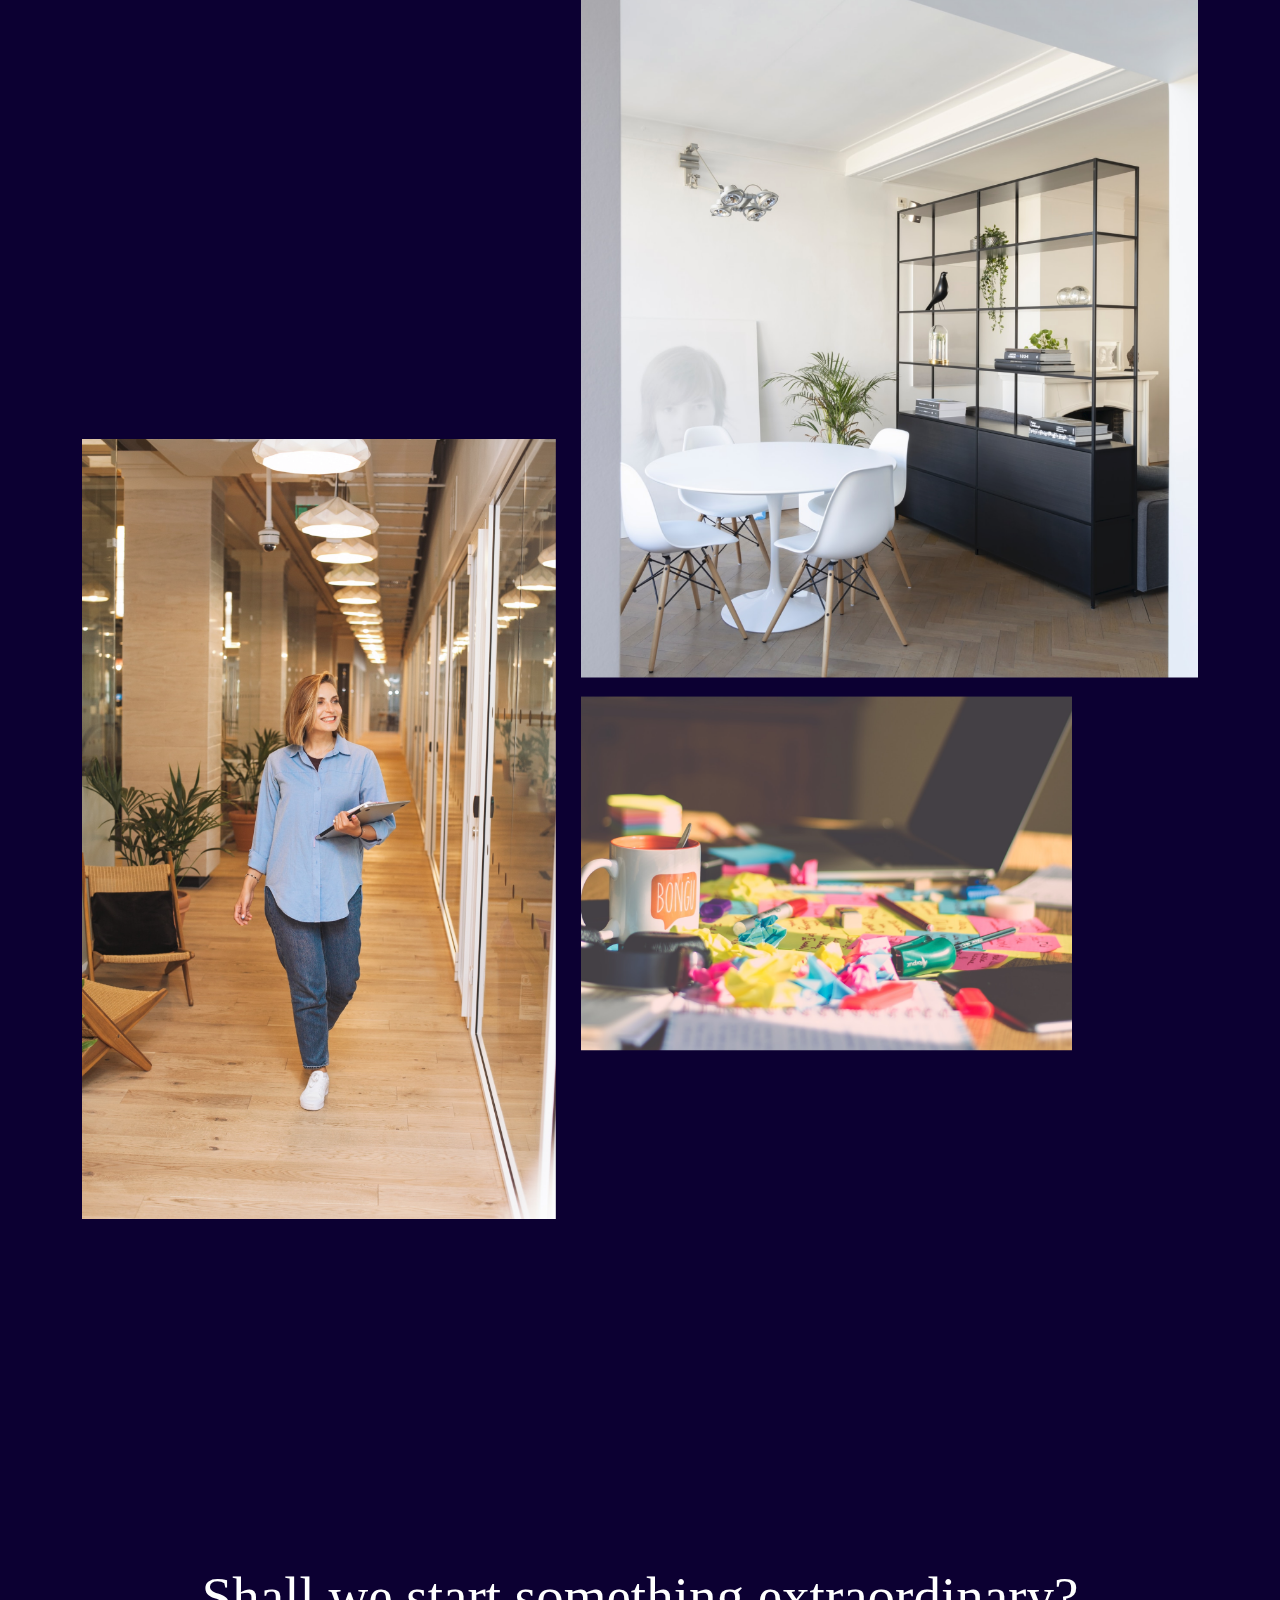
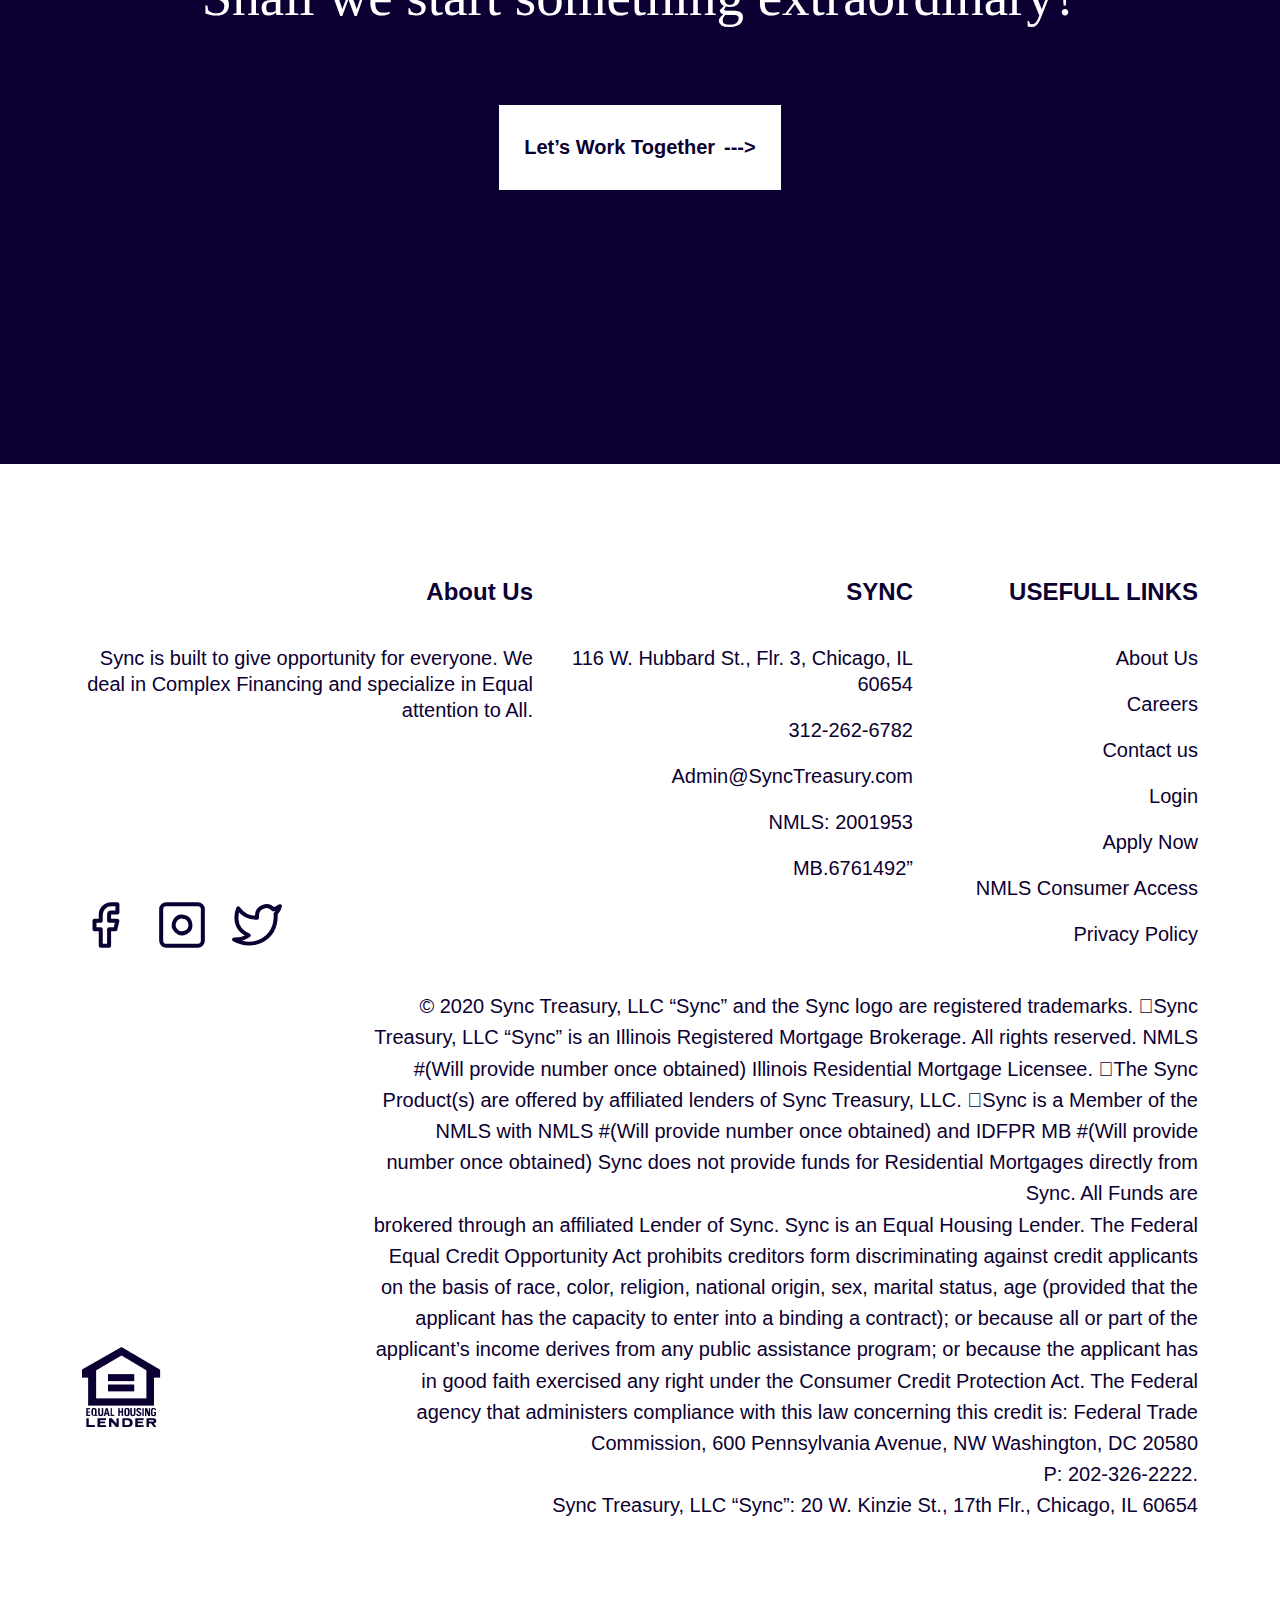
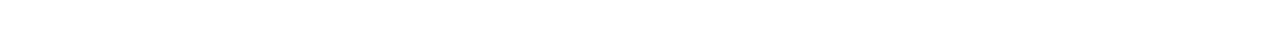
==== commit c9ee7d48: "New Update" ====
--- a/product-page.html
+++ b/product-page.html
@@ -85,182 +85,288 @@
 
     <!--------- Page Top area start --------->
     <section class="page__top__area text--black">
-        <div class="container"> 
-            <h2>Lock it in and never worry  <br>
+        <div class="container">
+            <h2>Lock it in and never worry <br>
                 about a change to your <a href="" class="text--link">interest rate. </a></h2>
         </div>
     </section>
     <!--------- Page Top area end --------->
 
 
-    <!--------- Video area start --------->
-    <section class="video__area">
-        <div class="container">
-            <div class="video__wrapper">
-                <div class="play__btn">
-                    <a href=""><img src="assets/img/icons/play-btn.svg" alt=""></a>
-                </div>
+    <!--------- How area start --------->
+    <section class="how__area">
+        <div class="container">
+            <div class="how__title__wrapper">
+                <div class="row">
+                    <div class="col-xl-12">
+                        <p>How we Do it</p>
+                        <h3>Think. Disrupt. Build. it's our method for innovation in the company to occur without
+                            friction. An
+                            in-depth analysis to create disruptive ideas, developed with startup-agility and corporate
+                            ambition.
+                        </h3>
+                    </div>
+                </div>
+            </div>
+            <div class="how__items__inner">
+                <div class="single__how__item">
+                    <div class="row">
+                        <div class="col-lg-6">
+                            <div class="how__content__wrapper">
+                                <div class="how__num">
+                                    01
+                                </div>
+                                <div class="how__content__title">
+                                    Think
+                                </div>
+                                <p><b>Insights & Innovation Canvas
+                                    </b></p>
+                                <p>We align the objectives of the organization with the purpose of the project. We
+                                    define the framework for action so that Innovation responds strategically to future
+                                    challenges, without diluting. </p>
+                            </div>
+                        </div>
+                        <div class="col-lg-6">
+                            <div class="how__items__wrapper">
+                                <div class="row g-3">
+                                    <div class="col-4">
+                                        <div class="single__how__box">
+                                            <div class="line"></div>
+                                            <p>Market
+                                                Research</p>
+                                        </div>
+                                    </div>
+                                    <div class="col-4">
+                                        <div class="single__how__box">
+                                            <div class="line"></div>
+                                            <p>User
+                                                Research
+                                            </p>
+                                        </div>
+                                    </div>
+                                    <div class="col-4">
+                                        <div class="single__how__box">
+                                            <div class="line"></div>
+                                            <p>Casual
+                                                Meetings</p>
+                                        </div>
+                                    </div>
+                                    <div class="col-4">
+                                        <div class="single__how__box">
+                                            <div class="line"></div>
+                                            <p>Innovation
+                                                Canvas</p>
+                                        </div>
+                                    </div>
+                                    <div class="col-4">
+                                        <div class="single__how__box">
+                                            <div class="line"></div>
+                                            <p>Overlined
+                                                Model</p>
+                                        </div>
+                                    </div>
+                                    <div class="col-4">
+                                        <div class="single__how__box">
+                                            <div class="line"></div>
+                                            <p>Future
+                                                Emulation</p>
+                                        </div>
+                                    </div>
+                                </div>
+                            </div>
+                        </div>
+                    </div>
+                </div>
+                <div class="single__how__item">
+                    <div class="row">
+                        <div class="col-lg-6">
+                            <div class="how__content__wrapper">
+                                <div class="how__num">
+                                    02
+                                </div>
+                                <div class="how__content__title">
+                                    Disrupt
+                                </div>
+                                <p><b> Value Proposition & Model Validation </b></p>
+                                <p>We create the new product that will charm the user. We design a competitive,
+                                    value-added proposition on which to build the technology of the new business. </p>
+                            </div>
+                        </div>
+                        <div class="col-lg-6">
+                            <div class="how__items__wrapper">
+                                <div class="row g-3">
+                                    <div class="col-4">
+                                        <div class="single__how__box">
+                                            <div class="line"></div>
+                                            <p>Value
+                                                Propotion</p>
+                                        </div>
+                                    </div>
+                                    <div class="col-4">
+                                        <div class="single__how__box">
+                                            <div class="line"></div>
+                                            <p>Business
+                                                Model
+                                            </p>
+                                        </div>
+                                    </div>
+                                    <div class="col-4">
+                                        <div class="single__how__box">
+                                            <div class="line"></div>
+                                            <p>Product
+                                                DNA</p>
+                                        </div>
+                                    </div>
+                                    <div class="col-4">
+                                        <div class="single__how__box">
+                                            <div class="line"></div>
+                                            <p>P/S
+                                                Portfolio</p>
+                                        </div>
+                                    </div>
+                                    <div class="col-4">
+                                        <div class="single__how__box">
+                                            <div class="line"></div>
+                                            <p>Validation
+                                                & Testing</p>
+                                        </div>
+                                    </div>
+                                    <div class="col-4">
+                                        <div class="single__how__box">
+                                            <div class="line"></div>
+                                            <p>Build
+                                                Roadmap</p>
+                                        </div>
+                                    </div>
+                                </div>
+                            </div>
+                        </div>
+                    </div>
+                </div>
+                <div class="single__how__item">
+                    <div class="row">
+                        <div class="col-lg-6">
+                            <div class="how__content__wrapper">
+                                <div class="how__num">
+                                    03
+                                </div>
+                                <div class="how__content__title">
+                                    Build
+                                </div>
+                                <p><b> Engineering & Service Design </b></p>
+                                <p>Our engineers develop the customized solution with bombproof technology, a magnetic
+                                    UX, and a REST API backend for smooth scaling. </p>
+                            </div>
+                        </div>
+                        <div class="col-lg-6">
+                            <div class="how__items__wrapper">
+                                <div class="row g-3">
+                                    <div class="col-4">
+                                        <div class="single__how__box">
+                                            <div class="line"></div>
+                                            <p>Digital
+                                                Branding</p>
+                                        </div>
+                                    </div>
+                                    <div class="col-4">
+                                        <div class="single__how__box">
+                                            <div class="line"></div>
+                                            <p> User
+                                                Experience</p>
+                                        </div>
+                                    </div>
+                                    <div class="col-4">
+                                        <div class="single__how__box">
+                                            <div class="line"></div>
+                                            <p>Funnel
+                                                Mapping</p>
+                                        </div>
+                                    </div>
+                                    <div class="col-4">
+                                        <div class="single__how__box">
+                                            <div class="line"></div>
+                                            <p>User
+                                                Interface</p>
+                                        </div>
+                                    </div>
+                                    <div class="col-4">
+                                        <div class="single__how__box">
+                                            <div class="line"></div>
+                                            <p>Develop &
+                                                Engineering</p>
+                                        </div>
+                                    </div>
+                                    <div class="col-4">
+                                        <div class="single__how__box">
+                                            <div class="line"></div>
+                                            <p>Testing &
+                                                Improving</p>
+                                        </div>
+                                    </div>
+                                </div>
+                            </div>
+                        </div>
+                    </div>
+                </div>
+            </div>
+            <div class="how__thumb__area">
+                <img src="assets/img/thumbs/thumb-8.png" alt="">
             </div>
         </div>
     </section>
-    <!--------- Video area end --------->
-
-
-
-    <!--------- Page Top area start --------->
-    <section class="page__top__area">
-        <div class="container">
-            <p>Sync’s Site founder</p>
-            <h2>SYNC is the Mortgage Streamlined Company
-                We specialize in <a href="" class="text--link">Complex Financing.</a> </h2>
-            <div class="row mt-5 pt-4">
-                <div class="col-xl-5 col-lg-6">
-                    <div class="text-md">
-                        We create startups which transform sectors and challenge the established models. We build online
-                        businesses that are ready to grow by working with clients who are one step ahead.
-                    </div>
-                </div>
-                <div class="col-xl-5 col-lg-6">
-                    <div class="text-md">
-                        From the beginning, our work responds to a single interest—solving real user needs with a
-                        perfect market-fit, balanced with a profitable and scalable company projection.
-                    </div>
+    <!--------- How area end --------->
+
+
+    <!--------- Monitor area start --------->
+    <section class="monitor__area">
+        <div class="container">
+            <div class="monitor__content__wrapper">
+                <div class="monitor__content__title">
+                    SYNC will monitor your loan until it is paid off so you never miss the right opportunity and will
+                    always
+                    have the lowest rate you qualify for.
+                </div>
+                <div class="exclusive__service__area">
+                    <div class="row">
+                        <div class="col-md-6">
+                            <p>Exclusive of our service</p>
+                        </div>
+                        <div class="col-md-6">
+                            <div class="exclusive__service__links">
+                                <div class="row g-5">
+                                    <div class="col-6">
+                                        <a href="">Resurrection of Rejected Loans</a>
+                                    </div>
+                                    <div class="col-6">
+                                        <a href="">Construction Loans</a>
+                                    </div>
+                                    <div class="col-6">
+                                        <a href="">FHA Loans</a>
+                                    </div>
+                                    <div class="col-6">
+                                        <a href="">Adjustable Rate Mortgage</a>
+                                    </div>
+                                </div>
+                            </div>
+                        </div>
+                    </div>
+                </div>
+                <div class="deal__content__wrapper">
+                    <div class="deal__content__title">
+                        Same deal as a 30-year fixed but you pay off your loan in ½ the time. Over all, you will pay
+                        less interest and save.
+                    </div> 
+                    <p>We blindly believe in the projects we give life to; that's why we invest up to 15% of the cost in
+                        the most disruptive startups. We share risks and joys from the very beginning, with full
+                        involvement in the business idea.</p>
                 </div>
             </div>
         </div>
     </section>
-    <!--------- Page Top area end --------->
-
-
-    <!--------- Startup thumb area start --------->
-    <div class="startup__thumb__area">
-        <div class="container container--full">
-            <div class="startup__thumb">
-                <img src="assets/img/thumbs/thumb-6.png" alt="">
-            </div>
-        </div>
-    </div>
-    <!--------- Startup thumb area end --------->
-
-
-
-    <!--------- Page Top area start --------->
-    <section class="page__top__area">
-        <div class="container">
-            <h2>We are not an Startup.
-                14 Years launching innovative products to the market. </h2>
-            <div class="row mt-5 pt-4">
-                <div class="col-xl-5 col-lg-6">
-                    <div class="text-md">
-                        What do carsharing, logistics, healthtech, online fashion and neobanks have in common? Working
-                        in depth with different sectors has provided us with a transversal view of the digital economy
-                        and the mind of the consumer.
-                    </div>
-                </div>
-                <div class="col-xl-5 col-lg-6">
-                    <div class="text-md">
-                        With multidisciplinary teams focused on innovation and through a methodology that brings order
-                        in the midst of chaos, we have launched user-centered products to the market, offering radically
-                        different answers to your questions.
-                    </div>
-                </div>
-            </div>
-        </div>
-    </section>
-    <!--------- Page Top area end --------->
-
-
-
-    <!--------- Sponsor area start --------->
-    <section class="sponsor__area">
-        <div class="container">
-            <div class="sponsor__items__wrapper">
-                <div class="row g-3">
-                    <div class="col-3">
-                        <div class="single__sponsor__card">
-                            <img src="assets/img/logos/s-1.svg" alt="">
-                        </div>
-                    </div>
-                    <div class="col-3">
-                        <div class="single__sponsor__card">
-                            <img src="assets/img/logos/s-2.svg" alt="">
-                        </div>
-                    </div>
-                    <div class="col-3">
-                        <div class="single__sponsor__card">
-                            <img src="assets/img/logos/s-3.svg" alt="">
-                        </div>
-                    </div>
-                    <div class="col-3">
-                        <div class="single__sponsor__card">
-                            <img src="assets/img/logos/s-4.svg" alt="">
-                        </div>
-                    </div>
-                    <div class="col-3">
-                        <div class="single__sponsor__card">
-                            <img src="assets/img/logos/s-5.svg" alt="">
-                        </div>
-                    </div>
-                    <div class="col-3">
-                        <div class="single__sponsor__card">
-                            <img src="assets/img/logos/s-6.svg" alt="">
-                        </div>
-                    </div>
-                    <div class="col-3">
-                        <div class="single__sponsor__card">
-                            <img src="assets/img/logos/s-7.svg" alt="">
-                        </div>
-                    </div>
-                    <div class="col-3">
-                        <div class="single__sponsor__card">
-                            <img src="assets/img/logos/s-8.svg" alt="">
-                        </div>
-                    </div>
-                    <div class="col-3">
-                        <div class="single__sponsor__card">
-                            <img src="assets/img/logos/s-9.svg" alt="">
-                        </div>
-                    </div>
-                    <div class="col-3">
-                        <div class="single__sponsor__card">
-                            <img src="assets/img/logos/s-10.svg" alt="">
-                        </div>
-                    </div>
-                    <div class="col-3">
-                        <div class="single__sponsor__card">
-                            <img src="assets/img/logos/s-11.svg" alt="">
-                        </div>
-                    </div>
-                    <div class="col-3">
-                        <div class="single__sponsor__card">
-                            <img src="assets/img/logos/s-12.svg" alt="">
-                        </div>
-                    </div>
-                </div>
-            </div>
-        </div>
-    </section>
-    <!--------- Sponsor area end --------->
-
-
-    <!--------- StartUp case area start --------->
-    <section class="founder__case__study pb-3">
-        <div class="container-fluid">
-            <div class="founder__case__study__wrapper"
-                style="background-image: url(assets/img/background/startup-bg.png);">
-                <div class="founder__case__study__card">
-                    <div class="founder__card__tag">Case Studies</div>
-                    <div class="founder__case__study__title">
-                        How have we <br> created some of our <br> Startups?
-                    </div>
-                    <div class="founder__case__btn">
-                        <a href="" class="common__btn">Case Studies <span> ---&gt;</span></a>
-                    </div>
-                </div>
-            </div>
-        </div>
-    </section>
-    <!--------- StartUp case area end --------->
+    <!--------- Monitor area end --------->
+
+
+
 
 
     <!--------- Page Top area start --------->
@@ -304,18 +410,18 @@
     <!--------- Thumb area end --------->
 
 
-  <!--------- Newsletter area start --------->
-  <section class="newsletter__area bg-dark">
-    <div class="container">
-        <div class="newsletter__content pb-5 mb-4 pt-5">
-            <h4>Shall we start something extraordinary?</h4>
-            <div class="newsletter__btn d-inline-block ">
-                <a href="" class="common__btn btn--white">Let’s Work Together <span> ---&gt;</span></a>
-            </div>
-        </div>
-    </div>
-</section>
-<!--------- Newsletter area end --------->
+    <!--------- Newsletter area start --------->
+    <section class="newsletter__area bg-dark">
+        <div class="container">
+            <div class="newsletter__content pb-5 mb-4 pt-5">
+                <h4>Shall we start something extraordinary?</h4>
+                <div class="newsletter__btn d-inline-block ">
+                    <a href="" class="common__btn btn--white">Let’s Work Together <span> ---&gt;</span></a>
+                </div>
+            </div>
+        </div>
+    </section>
+    <!--------- Newsletter area end --------->
 
     <!--------- Footer area start --------->
     <footer class="footer__area footer--light">
--- a/assets/css/style.css
+++ b/assets/css/style.css
@@ -854,6 +854,135 @@
 /*---------------------- Sponsor area end ----------------------*/
 
 
+/*---------------------- How area start ----------------------*/
+.single__how__item {
+    padding: 100px 0;
+    border-top: 1px solid #FFFFFF;
+}
+
+h3 {
+    font-size: 60px;
+    margin-bottom: 30px;
+}
+
+.how__title__wrapper {
+    max-width: 1180px;
+    padding-bottom: 85px;
+}
+
+.how__num {
+    font-size: 30px;
+    font-weight: 600;
+    line-height: 1.1;
+    margin-bottom: 28px;
+}
+
+.how__content__title {
+    font-size: 35px;
+    font-weight: 600;
+    line-height: 1.1;
+    margin-bottom: 11px;
+}
+
+.how__content__wrapper p b {
+    font-size: 20px;
+    font-weight: 600;
+}
+
+.how__content__wrapper p {
+    font-size: 22px;
+    max-width: 533px;
+    font-weight: 500;
+}
+
+.single__how__box {
+    background: #0C0032;
+    border: 1px solid #FFFFFF;
+    padding: 12px 14px;
+    height: 146px;
+    display: flex;
+    flex-direction: column;
+    justify-content: flex-end;
+}
+
+.how__items__wrapper {
+    max-width: 440px;
+    margin-left: auto;
+}
+
+.line {
+    width: 20px;
+    height: 5px;
+    background: #fff;
+    margin-bottom: 10px;
+}
+
+.single__how__box p {
+    margin: 0;
+    font-size: 20px;
+}
+
+/*---------------------- How area end ----------------------*/
+
+
+/*---------------------- Monitor area start ----------------------*/
+.monitor__area {
+    padding-top: 180px;
+    padding-bottom: 150px;
+}
+
+.monitor__area .monitor__content__wrapper {
+    max-width: 1130px;
+}
+
+.monitor__content__title {
+    font-size: 50px;
+    font-weight: 600;
+    line-height: 1.2;
+    margin-bottom: 30px;
+}
+
+.exclusive__service__area {
+    padding-top: 92px;
+    padding-bottom: 160px;
+}
+
+.exclusive__service__area p {
+    font-size: 30px;
+    font-weight: 600;
+    line-height: 1.3;
+    margin-bottom: 20px;
+    padding-top: 0;
+}
+
+.exclusive__service__area a {
+    border-top: 2px solid #FFFFFF;
+    display: block;
+    text-decoration: none;
+    font-size: 20px;
+    color: #fff;
+    font-weight: 500;
+    line-height: 1.5;
+    padding-top: 22px;
+    margin-bottom: 50px;
+}
+
+.deal__content__title {
+    font-size: 70px;
+    font-weight: 600;
+    line-height: 1.2;
+    margin-bottom: 140px;
+}
+
+.deal__content__wrapper p {
+    font-size: 20px;
+    font-weight: 500;
+    max-width: 560px;
+}
+
+/*---------------------- Monitor area end ----------------------*/
+
+
 
 
 /*---------------------- About Page area end ----------------------*/
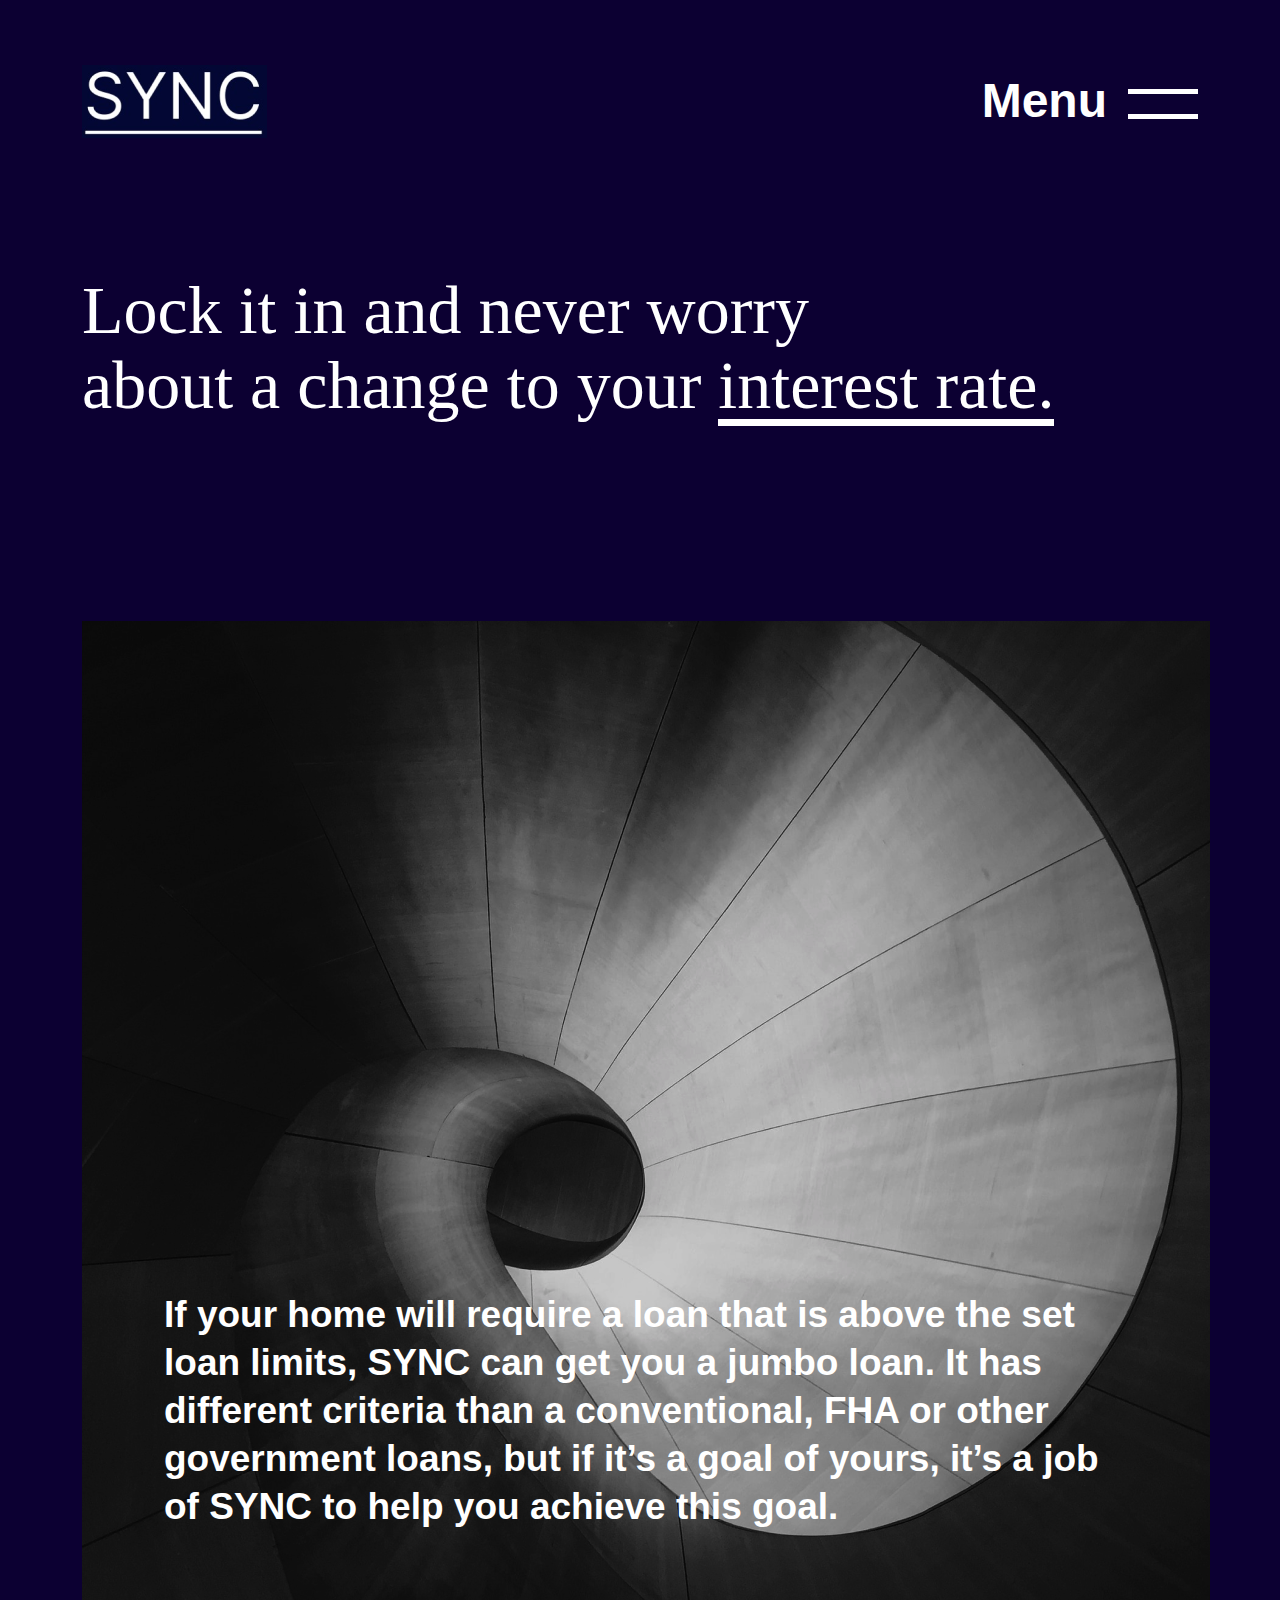
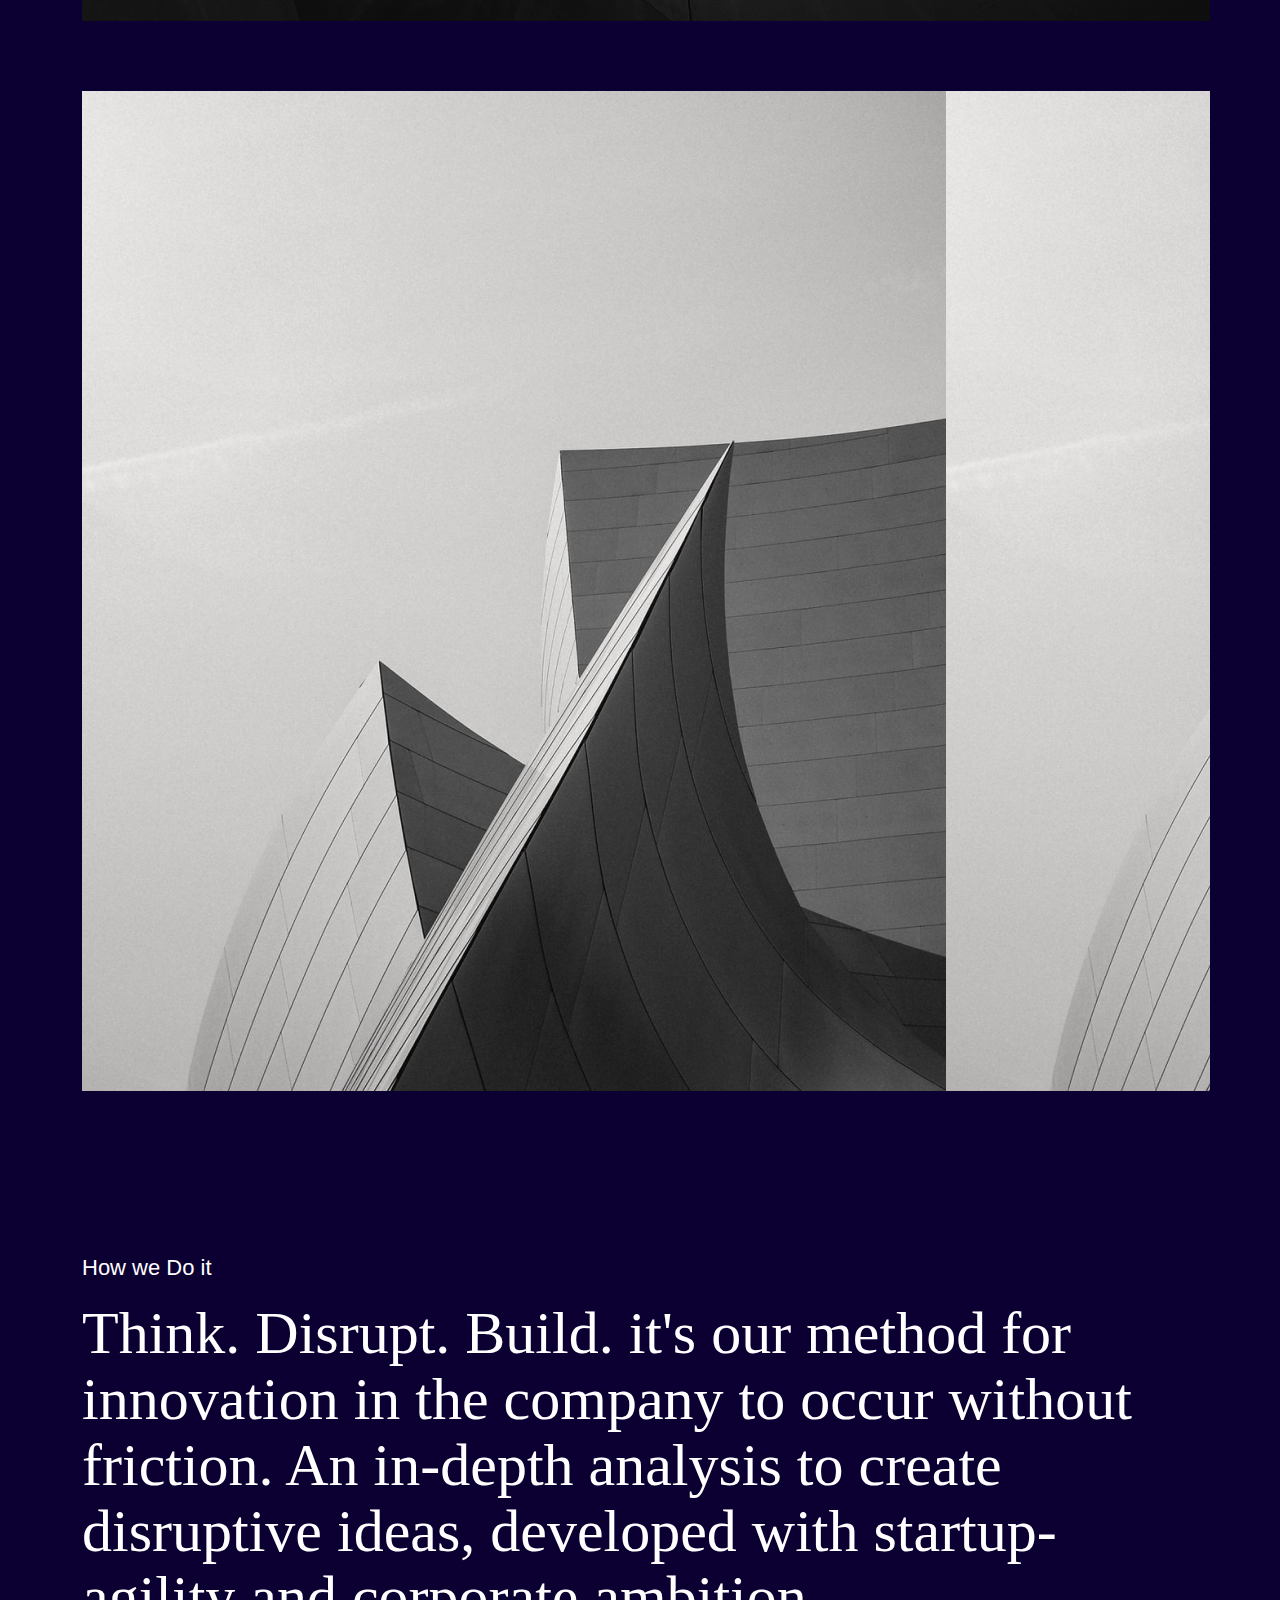
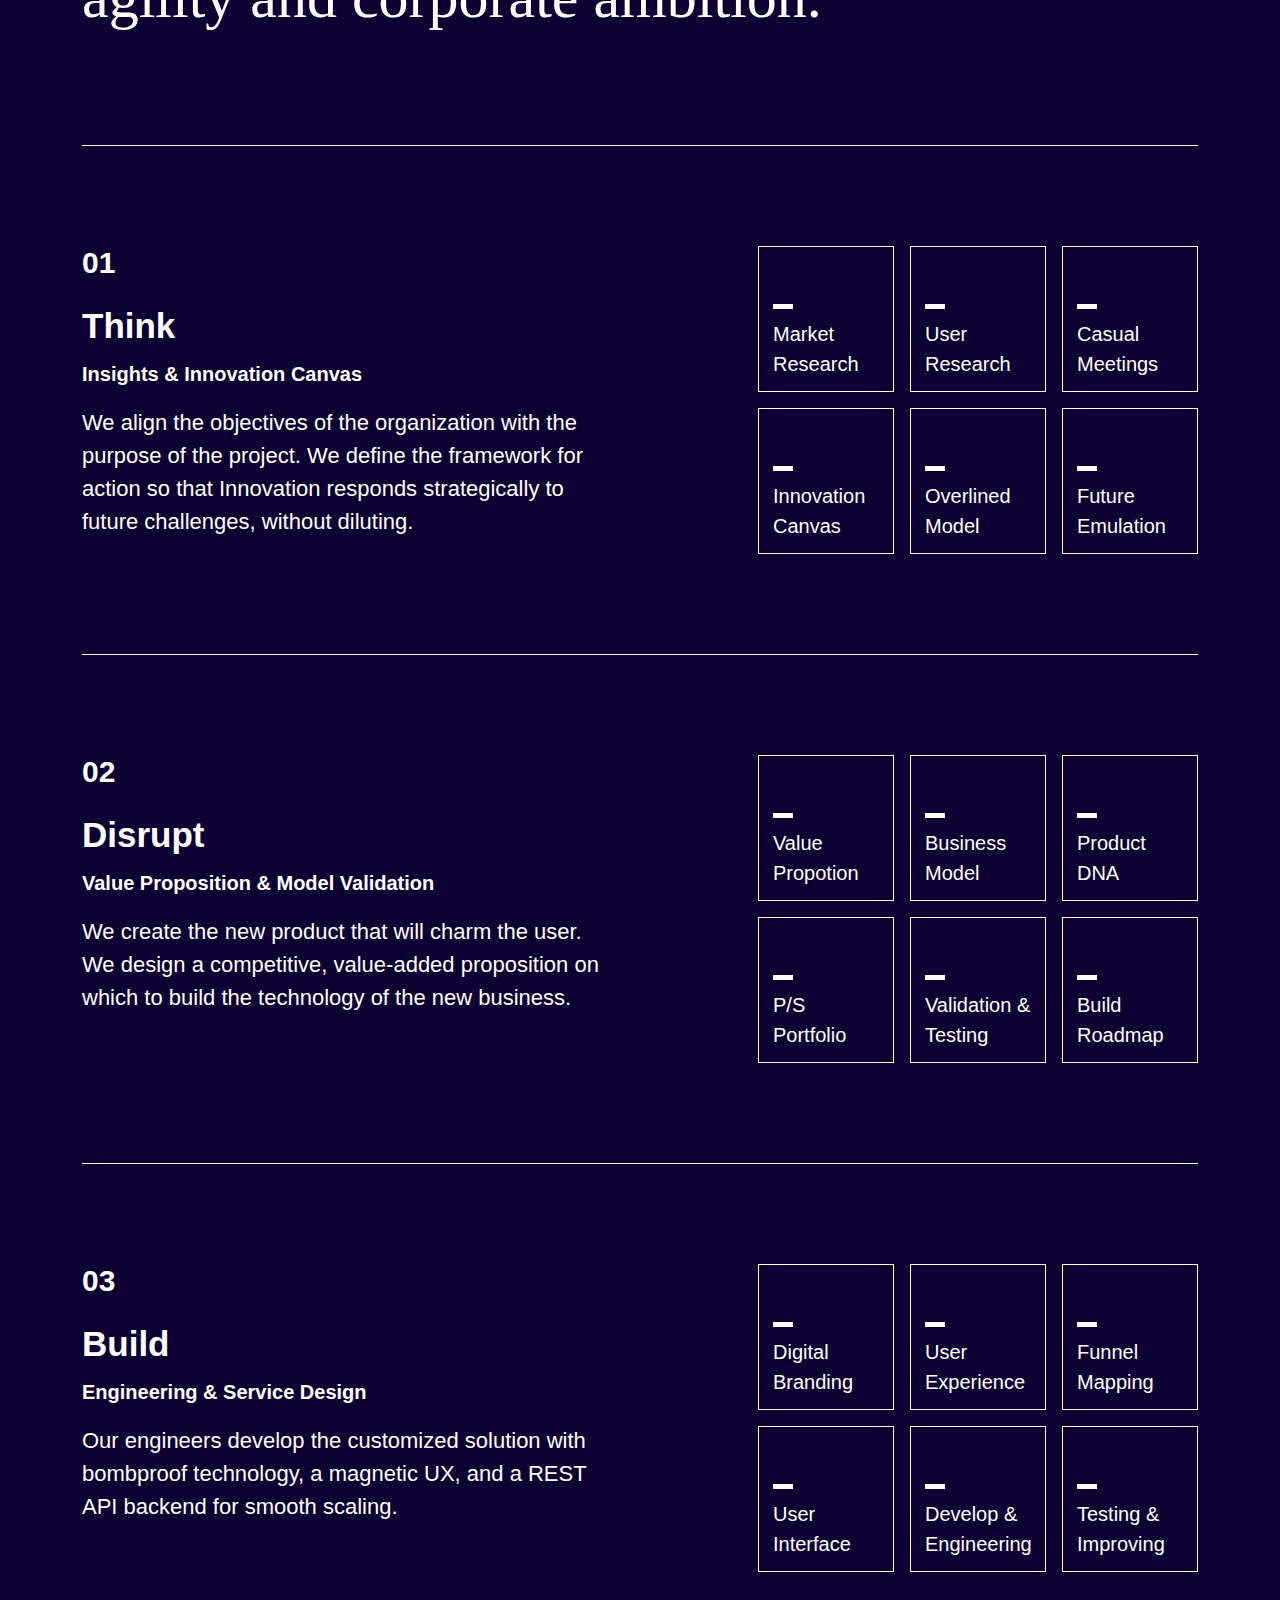
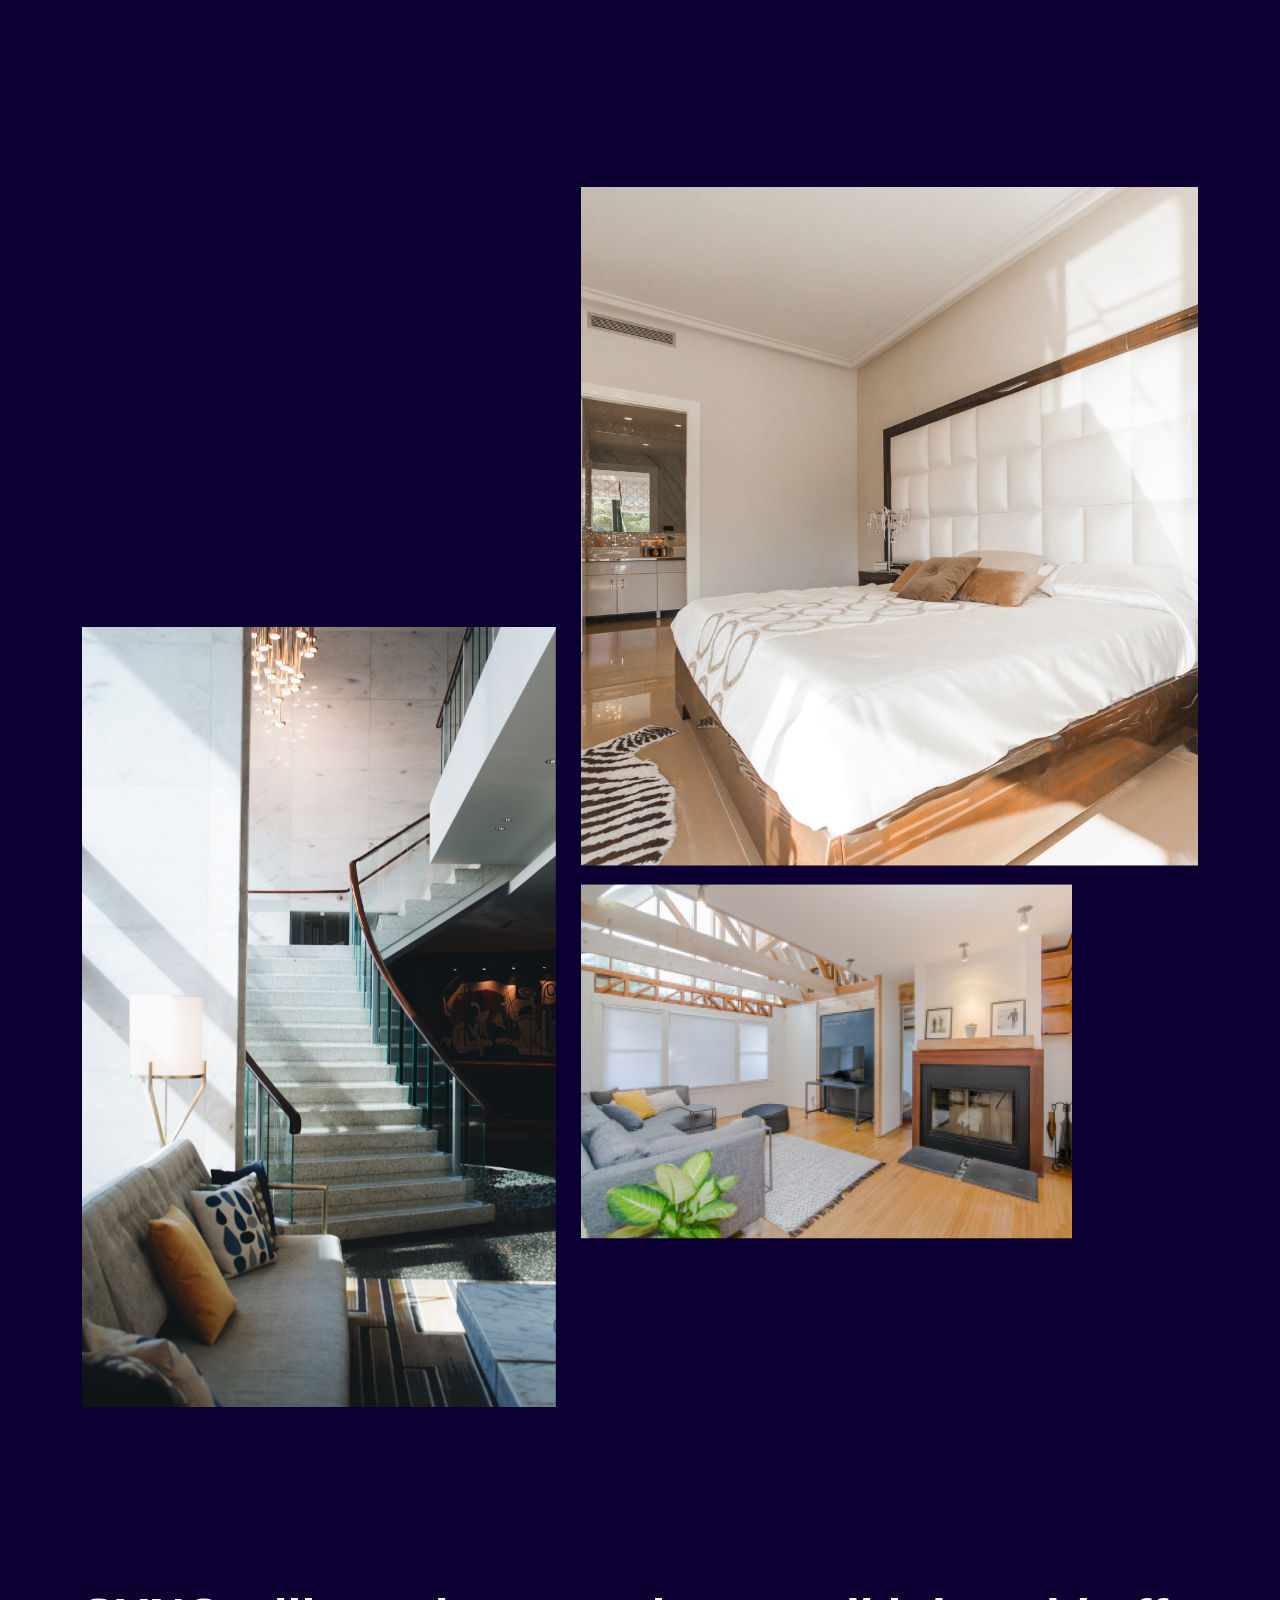
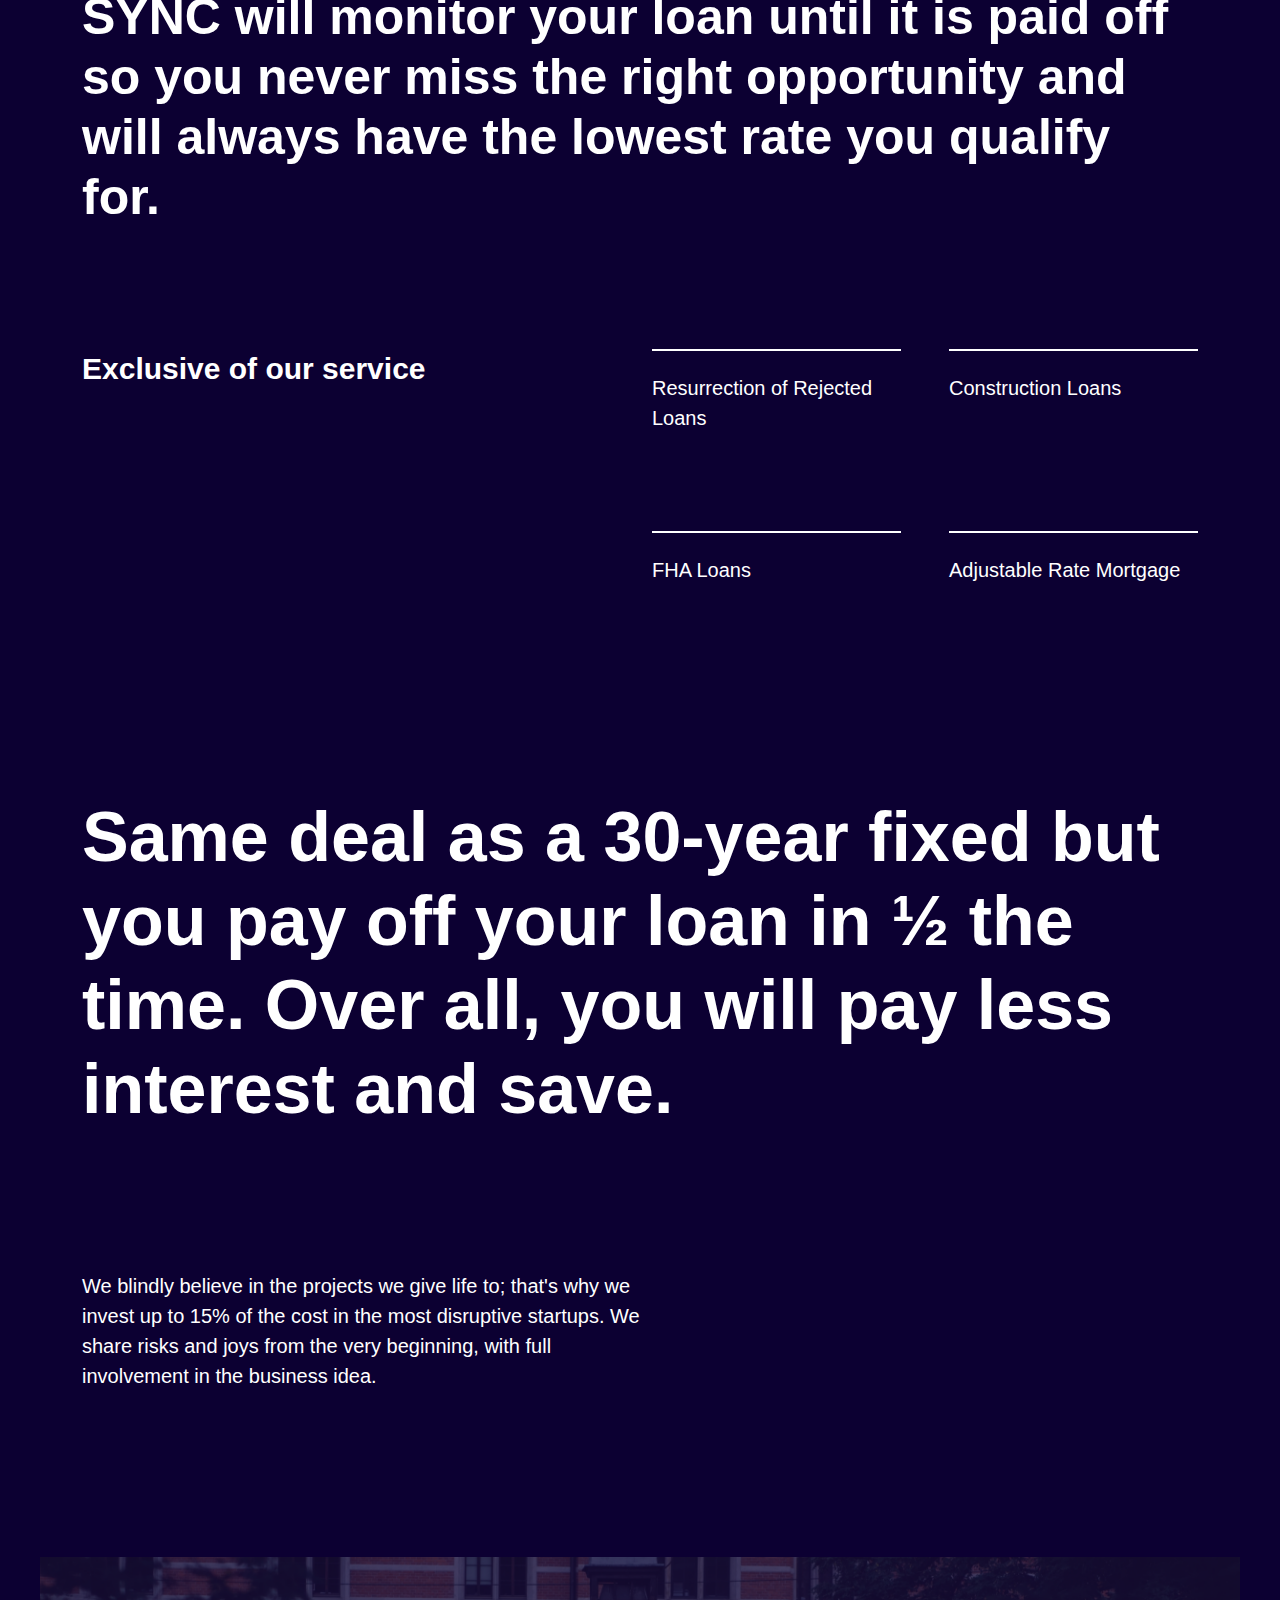
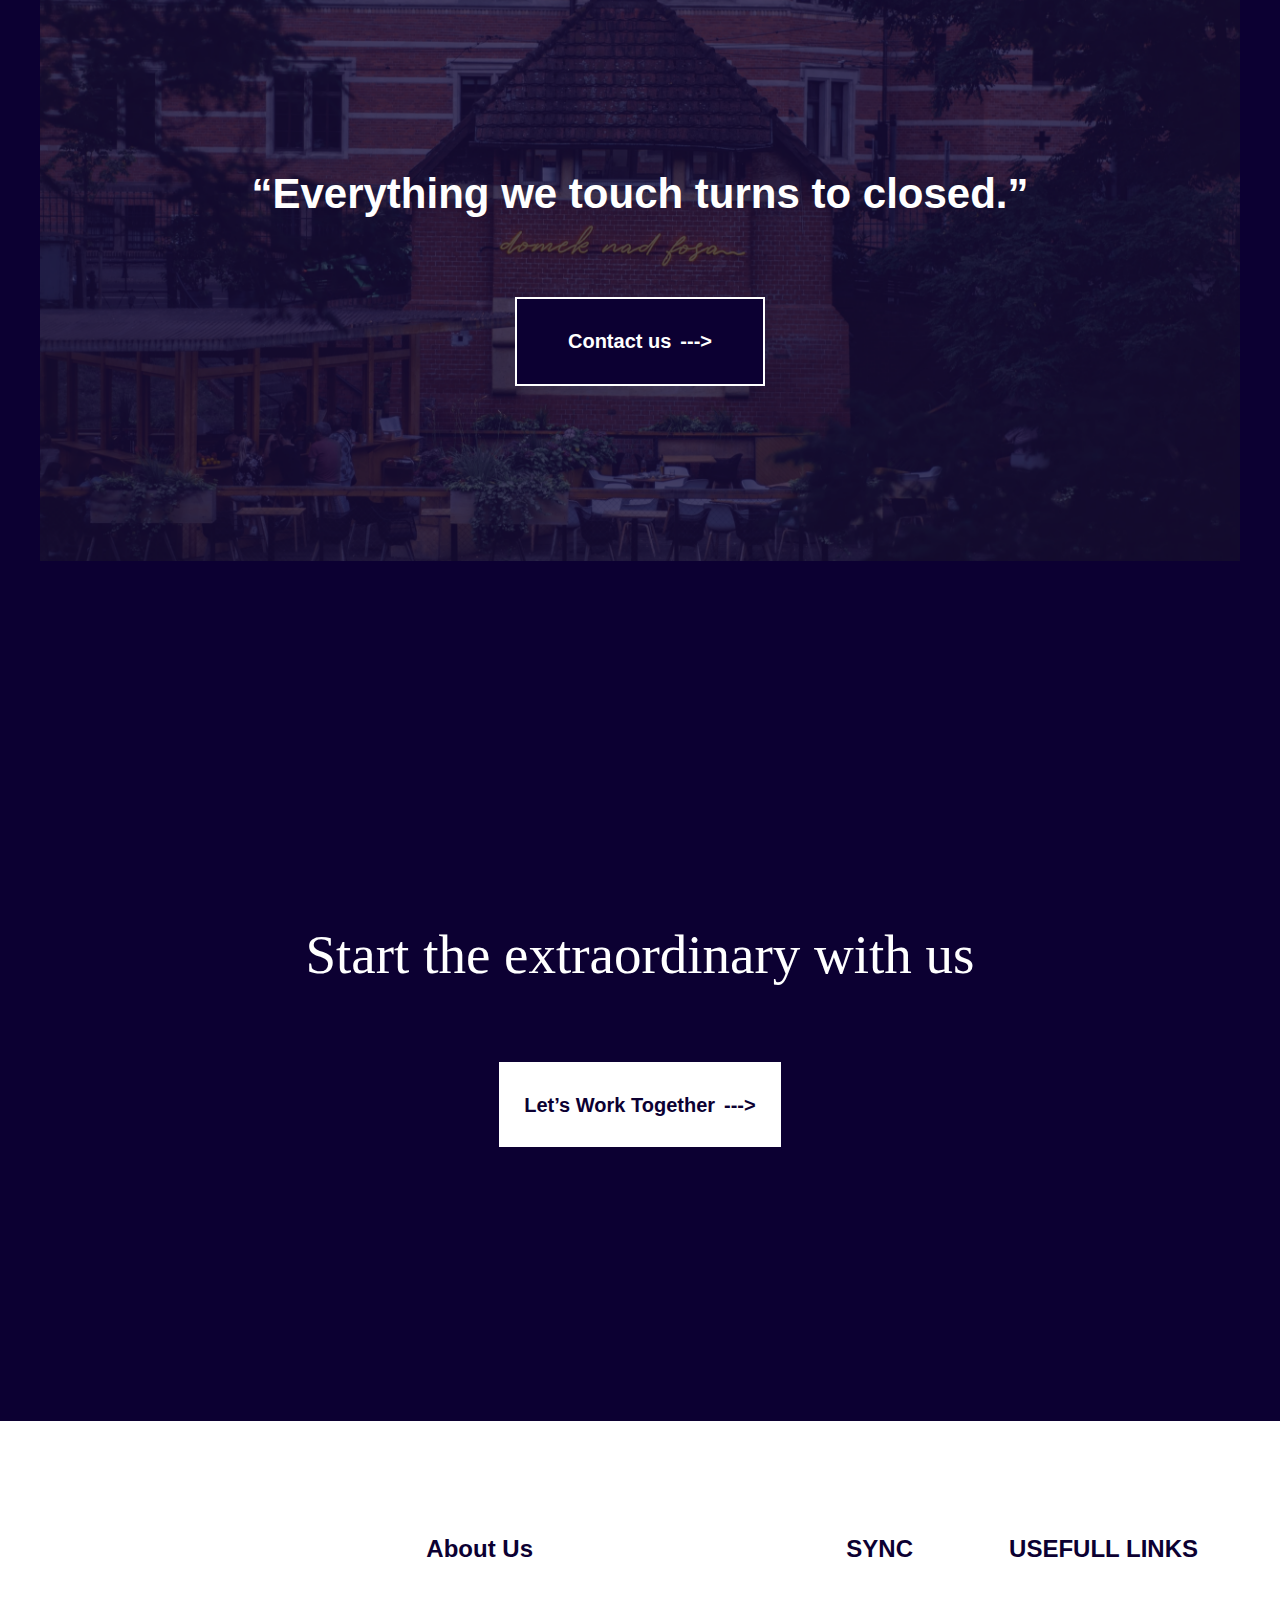
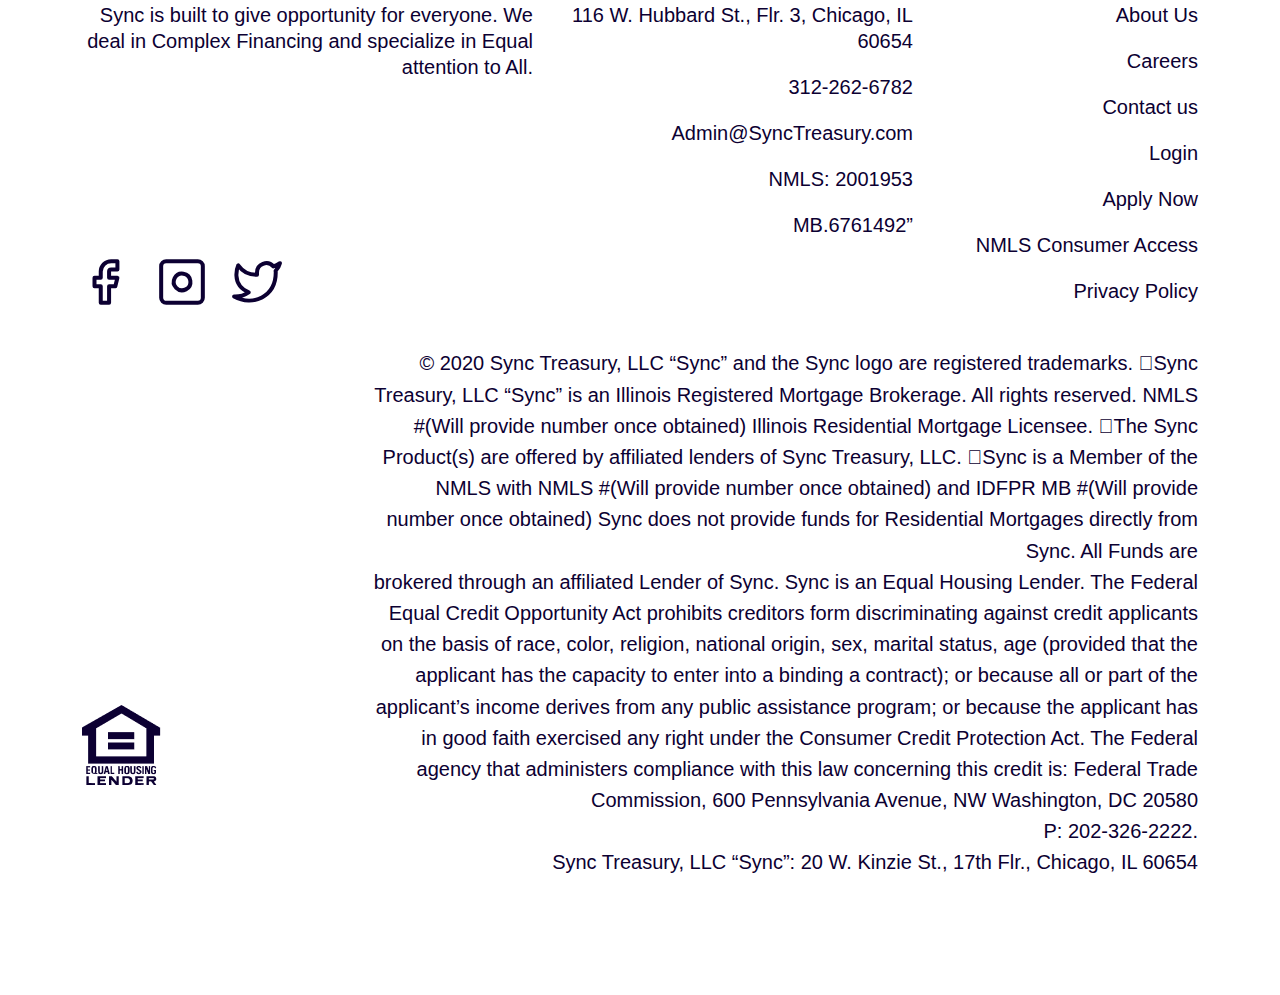
==== commit 6295746e: "3rd day update" ====
--- a/product-page.html
+++ b/product-page.html
@@ -17,7 +17,7 @@
     <title>SYNC SITE</title>
 </head>
 
-<body class="theme--blue">
+<body class="theme--blue product--page">
 
 
     <!--------- Offcanvas area start --------->
@@ -93,8 +93,40 @@
     <!--------- Page Top area end --------->
 
 
+
+
     <!--------- How area start --------->
     <section class="how__area">
+        <div class="container container--full">
+            <div class="how__area__top">
+                <div class="how__area__thumbs owl-carousel">
+                    <div class="how__area__thumb__item" style="background-image: url(assets/img/slides/slide-img-1.png);">
+                        <div class="how__area__thumb__content">
+                            <p>If your home will require a loan that is above the set loan limits, SYNC can get you a jumbo loan. It has different criteria than a conventional, FHA or other government loans, but if it’s a goal of yours, it’s a job of SYNC to help you achieve this goal. </p>
+                        </div>
+                    </div>
+                    <div class="how__area__thumb__item slide--2" style="background-image: url(assets/img/slides/slide-img-2.png);">
+                        <div class="how__area__thumb__content">
+                          
+                        </div>
+                    </div>
+                </div>
+            </div> 
+        </div>
+    </section>
+    <!--------- How area end --------->
+
+
+
+
+
+
+
+
+
+
+    <!--------- How area start --------->
+    <section class="how__do__area">
         <div class="container">
             <div class="how__title__wrapper">
                 <div class="row">
@@ -355,7 +387,7 @@
                     <div class="deal__content__title">
                         Same deal as a 30-year fixed but you pay off your loan in ½ the time. Over all, you will pay
                         less interest and save.
-                    </div> 
+                    </div>
                     <p>We blindly believe in the projects we give life to; that's why we invest up to 15% of the cost in
                         the most disruptive startups. We share risks and joys from the very beginning, with full
                         involvement in the business idea.</p>
@@ -366,55 +398,30 @@
     <!--------- Monitor area end --------->
 
 
-
-
-
-    <!--------- Page Top area start --------->
-    <section class="page__top__area pt-5">
-        <div class="container">
-            <div class="row justify-content-center">
-                <div class="col-xl-9 col-lg-10">
-                    <p>The Innovation Ecosystem.</p>
-                    <h2>Taking care of the innovation ecosystem from its foundations. </h2>
-                    <div class="row mt-5 pt-4">
-                        <div class="col-xl-6 col-lg-6">
-                            <div class="text">
-                                For innovation to take shape, different teams are required which look at issues from
-                                different
-                                angles. An open environment and horizontal structures that promote lateral thinking.
-                            </div>
-                        </div>
-                        <div class="col-xl-6 col-lg-6">
-                            <div class="text">
-                                It's a brave bet which we have embraced from the beginning. This is the only way to
-                                achieve high
-                                levels of involvement as well as the assurance that each person has enough space to
-                                grow.
-                            </div>
-                        </div>
+    <!--------- Touch area start --------->
+    <section class="founder__case__study touch--area pb-3">
+        <div class="container-fluid">
+            <div class="founder__case__study__wrapper"
+                style="background-image: url(assets/img/background/touch-bg.png);">
+                <div class="touch__content">
+                    <p>“Everything we touch turns to closed.” </p>
+                    <div class="touch__btn">
+                        <a href="" class="common__btn"> Contact us <span> ---&gt;</span></a>
                     </div>
                 </div>
             </div>
         </div>
     </section>
-    <!--------- Page Top area end --------->
-
-    <!--------- Thumb area start --------->
-    <section class="thumb__area">
-        <div class="container">
-            <div class="thumb__item">
-                <img src="assets/img/thumbs/thumb-7.png" alt="">
-            </div>
-        </div>
-    </section>
-    <!--------- Thumb area end --------->
-
-
+    <!--------- Touch area end --------->
+
+
+
+ 
     <!--------- Newsletter area start --------->
     <section class="newsletter__area bg-dark">
         <div class="container">
             <div class="newsletter__content pb-5 mb-4 pt-5">
-                <h4>Shall we start something extraordinary?</h4>
+                <h4>Start the extraordinary with us</h4>
                 <div class="newsletter__btn d-inline-block ">
                     <a href="" class="common__btn btn--white">Let’s Work Together <span> ---&gt;</span></a>
                 </div>
--- a/assets/css/style.css
+++ b/assets/css/style.css
@@ -922,6 +922,18 @@
     font-size: 20px;
 }
 
+.product--page .how__area__thumb__content {
+    max-width: 100%;
+}
+
+.product--page .how__area__thumb__content p {
+    font-size: 37px;
+}
+
+.how__do__area {
+    padding-top: 130px;
+}
+
 /*---------------------- How area end ----------------------*/
 
 
@@ -981,6 +993,28 @@
 }
 
 /*---------------------- Monitor area end ----------------------*/
+
+
+/*---------------------- Touch area start ----------------------*/
+.how__thumb__area {
+    padding-top: 115px;
+}
+
+.touch__content p {
+    font-size: 42px;
+    font-weight: 600;
+    line-height: 1.3;
+    margin-bottom: 75px;
+}
+
+.touch__content {
+    display: flex;
+    flex-direction: column;
+    align-items: center;
+    padding: 80px 0;
+}
+
+/*---------------------- Touch area end ----------------------*/
 
 
 
